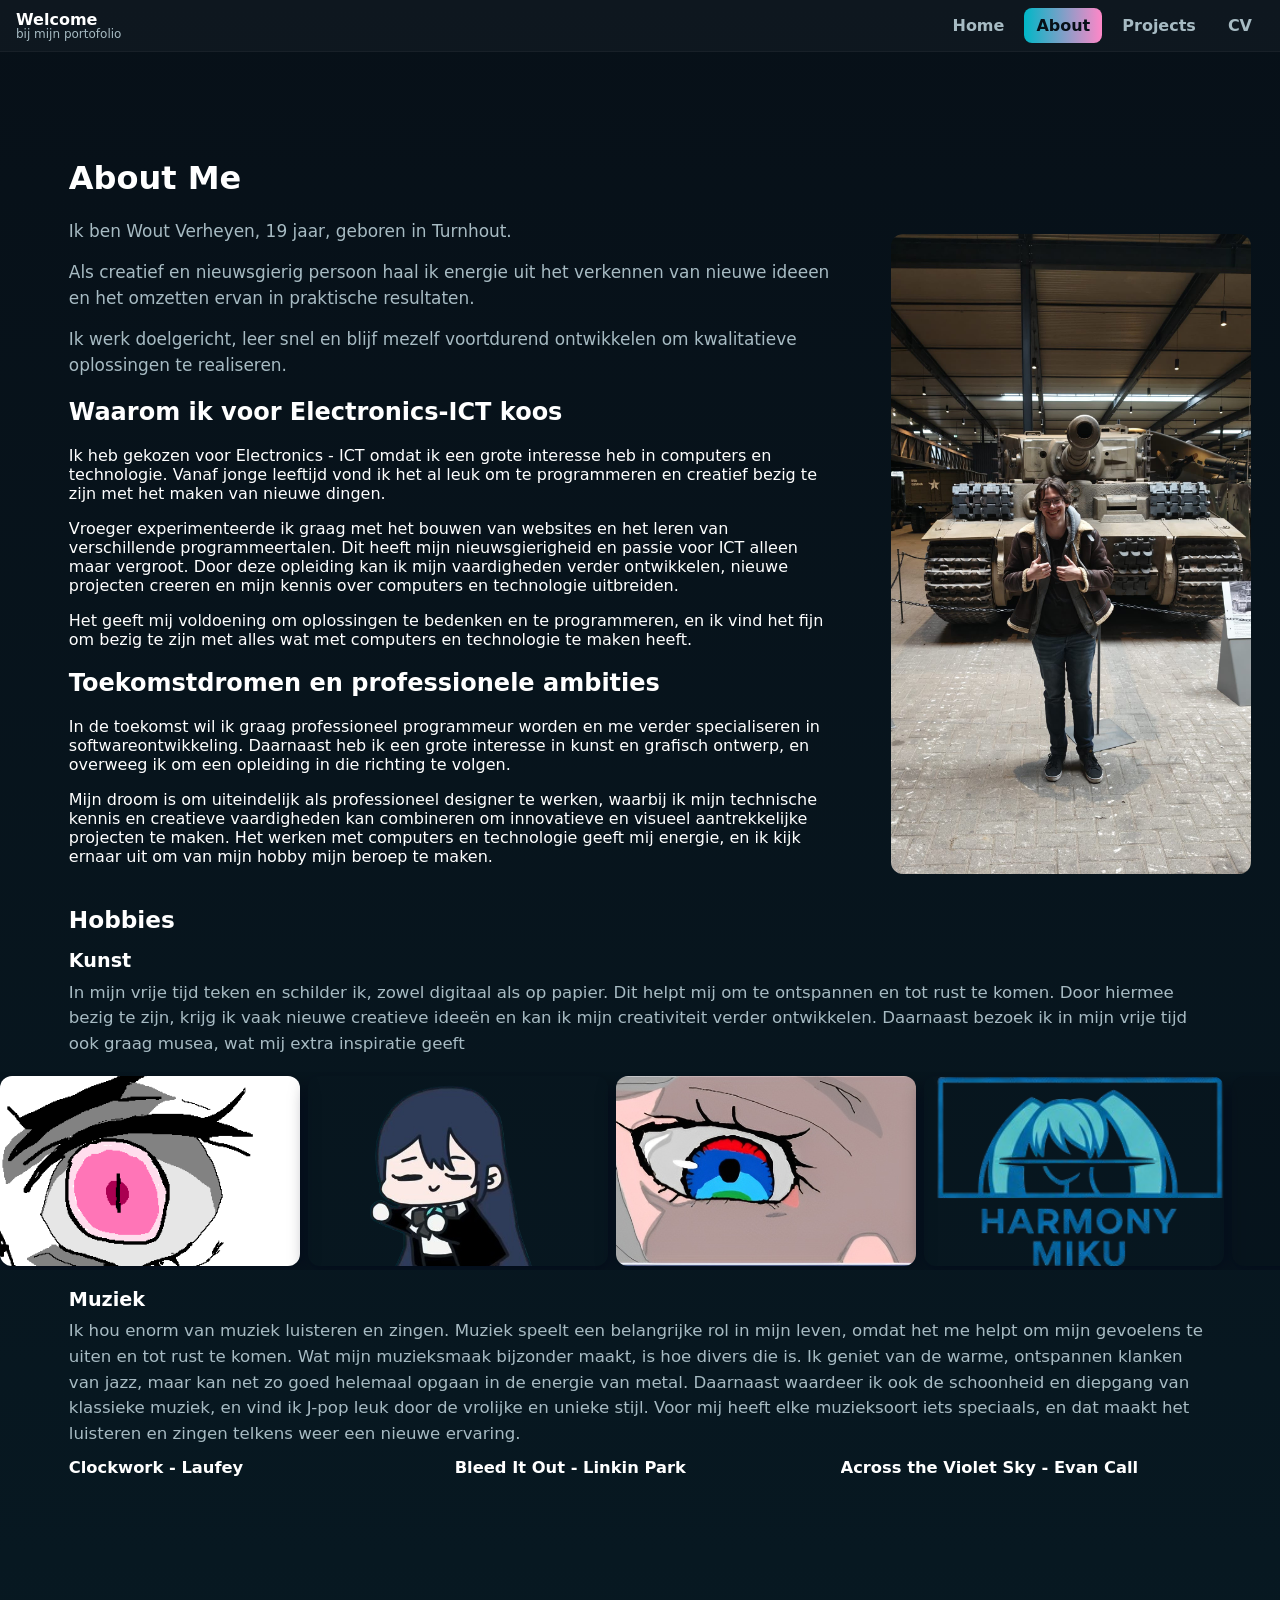
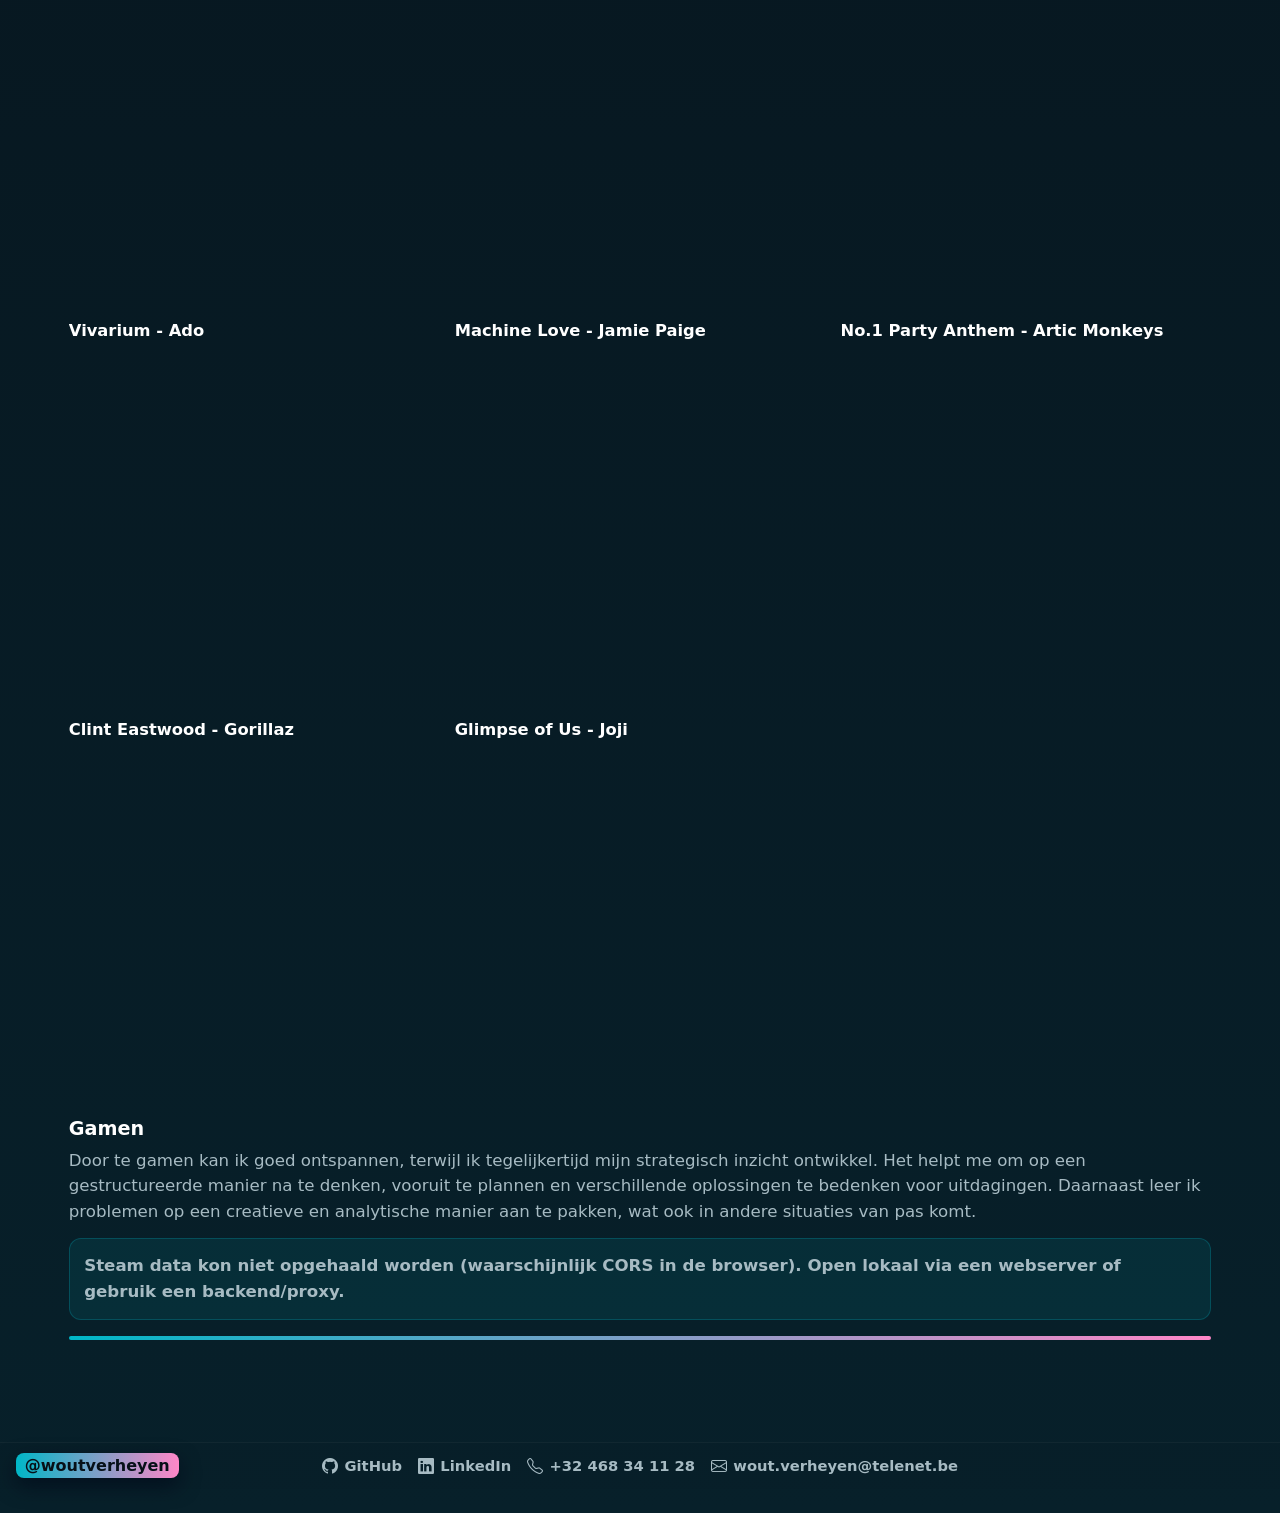
==== about.html @ 88788f3d "site" ====
<!DOCTYPE html>
<html lang="en">
<head>
    <meta charset="UTF-8">
    <meta name="viewport" content="width=device-width, initial-scale=1.0">
    <title>About Me</title>
    <link rel="stylesheet" href="css/style.css">
    <!-- Bootstrap Icons -->
    <link rel="stylesheet" href="https://cdn.jsdelivr.net/npm/bootstrap-icons@1.11.3/font/bootstrap-icons.css">
</head>
<body class="about-page">
<nav class="navbar">
    <div class="nav-left">
        <div class="brand-title"><span class="title">Welcome</span><span class="subtitle">bij mijn portofolio</span></div>
    </div>
    <button class="menu-toggle" aria-expanded="false" aria-controls="primary-navigation">☰</button>
    <div class="nav-links" id="primary-navigation">
        <a href="index.html">Home</a>
        <a href="about.html" class="active">About</a>
        <a href="projects.html">Projects</a>
        <a href="./cv.html">CV</a>
    </div>
</nav>

<main class="container">
    <div class="card">
        <h1>About Me</h1>
        <div class="about-layout">
            <!-- content column: text and sections that should sit to the left of the photo -->
            <div class="about-content">
                <div class="about-text">
                    <p>Ik ben Wout Verheyen, 19 jaar, geboren in Turnhout.</p>
                    <p>Als creatief en nieuwsgierig persoon haal ik energie uit het verkennen van nieuwe ideeen en het omzetten ervan in praktische resultaten.</p>
                    <p>Ik werk doelgericht, leer snel en blijf mezelf voortdurend ontwikkelen om kwalitatieve oplossingen te realiseren.</p>
                </div>

                <section class="decision-section" aria-labelledby="decision-title">
                    <h2 id="decision-title">Waarom ik voor Electronics-ICT koos</h2>
                    <p>
                        Ik heb gekozen voor Electronics - ICT omdat ik een grote interesse heb in computers en technologie.
                        Vanaf jonge leeftijd vond ik het al leuk om te programmeren en creatief bezig te zijn met het maken
                        van nieuwe dingen.
                    </p>
                    <p>
                        Vroeger experimenteerde ik graag met het bouwen van websites en het leren van verschillende
                        programmeertalen. Dit heeft mijn nieuwsgierigheid en passie voor ICT alleen maar vergroot. Door deze
                        opleiding kan ik mijn vaardigheden verder ontwikkelen, nieuwe projecten creeren en mijn kennis over
                        computers en technologie uitbreiden.
                    </p>
                    <p>
                        Het geeft mij voldoening om oplossingen te bedenken en te programmeren, en ik vind het fijn om bezig
                        te zijn met alles wat met computers en technologie te maken heeft.
                    </p>
                </section>

                <section class="future-section" aria-labelledby="future-title">
                    <h2 id="future-title">Toekomstdromen en professionele ambities</h2>
                    <p>
                        In de toekomst wil ik graag professioneel programmeur worden en me verder specialiseren in
                        softwareontwikkeling. Daarnaast heb ik een grote interesse in kunst en grafisch ontwerp, en overweeg
                        ik om een opleiding in die richting te volgen.
                    </p>
                    <p>
                        Mijn droom is om uiteindelijk als professioneel designer te werken, waarbij ik mijn technische kennis
                        en creatieve vaardigheden kan combineren om innovatieve en visueel aantrekkelijke projecten te maken.
                        Het werken met computers en technologie geeft mij energie, en ik kijk ernaar uit om van mijn hobby
                        mijn beroep te maken.
                    </p>
                </section>
            </div>

            <!-- photo column: placed after content so it appears on the right in a row flex layout -->
            <figure class="photo-placeholder" aria-label="Plaats voor een foto van Wout">
                <img src="img/me.jpeg" alt="Foto van Wout Verheyen" class="profile-photo">
            </figure>
        </div>

        <section class="hobbies-section" aria-labelledby="hobbies-title">
            <h2 id="hobbies-title">Hobbies</h2>

            <article class="hobby-block" aria-labelledby="kunst-title">
                <h3 id="kunst-title">Kunst</h3>
                <p>In mijn vrije tijd teken en schilder ik, zowel digitaal als op papier. Dit helpt mij om te ontspannen en tot rust te komen. Door hiermee bezig te zijn, krijg ik vaak nieuwe creatieve ideeën en kan ik mijn creativiteit verder ontwikkelen. Daarnaast bezoek ik in mijn vrije tijd ook graag musea, wat mij extra inspiratie geeft</p>
                <div class="art-belt" aria-label="Kunst afbeeldingen">
                    <div class="art-track">
                        <img src="img/Naamloos - kopie.png" alt="Kunstwerk">
                        <img src="img/VQ0RfF6xuluPLM3v-removebg-preview (1) - kopie.png" alt="Kunst illustratie">
                        <img src="img/image - kopie.png" alt="Creatieve inspiratie">
                        <img src="img/medium_miku-removebg-preview.png" alt="Digitale kunst inspiratie">
                        <img src="img/IMG20260405203320.jpg" alt="kunst inspiratie" class="art-track-last">

                    </div>
                </div>
            </article>

            <article class="hobby-block" aria-labelledby="muziek-title">
                <h3 id="muziek-title">Muziek</h3>
                <p>
                    Ik hou enorm van muziek luisteren en zingen. Muziek speelt een belangrijke rol in mijn leven, omdat het me helpt om mijn gevoelens te uiten en tot rust te komen. Wat mijn muzieksmaak bijzonder maakt, is hoe divers die is. Ik geniet van de warme, ontspannen klanken van jazz, maar kan net zo goed helemaal opgaan in de energie van metal. Daarnaast waardeer ik ook de schoonheid en diepgang van klassieke muziek, en vind ik J-pop leuk door de vrolijke en unieke stijl. Voor mij heeft elke muzieksoort iets speciaals, en dat maakt het luisteren en zingen telkens weer een nieuwe ervaring.
                </p>

                <div class="music-vibe" aria-label="Muzieksmaak overzicht">

                    <div class="spotify-grid" aria-label="Spotify spelers">
                        <div class="song-card">
                            <span class="song-label">Clockwork - Laufey</span>
                            <iframe class="song-embed" data-testid="embed-iframe" style="border-radius:12px" src="https://open.spotify.com/embed/track/1zOXs9kBDCGVYZXbxCR3eu?utm_source=generator" width="100%" height="352" frameBorder="0" scrolling="no" allowfullscreen="" allow="autoplay; clipboard-write; encrypted-media; fullscreen; picture-in-picture" loading="lazy"></iframe>
                        </div>
                        <div class="song-card">
                            <span class="song-label">Bleed It Out - Linkin Park</span>
                            <iframe class="song-embed" style="border-radius:12px" src="https://open.spotify.com/embed/track/0UFDKFqW2oGspYeYqo9wjA?utm_source=generator" width="100%" height="352" frameBorder="0" scrolling="no" allowfullscreen="" allow="autoplay; clipboard-write; encrypted-media; fullscreen; picture-in-picture" loading="lazy"></iframe>
                        </div>
                        <div class="song-card">
                            <span class="song-label">Across the Violet Sky - Evan Call</span>
                            <iframe data-testid="embed-iframe" style="border-radius:12px" src="https://open.spotify.com/embed/track/6lcXzgFhKSaeFrdFSP9x56?utm_source=generator" width="100%" height="352" frameBorder="0" allowfullscreen="" allow="autoplay; clipboard-write; encrypted-media; fullscreen; picture-in-picture" loading="lazy"></iframe>
                        </div>
                        <div class="song-card">
                            <span class="song-label">Vivarium - Ado</span>
                            <iframe data-testid="embed-iframe" style="border-radius:12px" src="https://open.spotify.com/embed/track/0HKYeAArIodGWKWwaQieJL?utm_source=generator" width="100%" height="352" frameBorder="0" scrolling="no" allowfullscreen="" allow="autoplay; clipboard-write; encrypted-media; fullscreen; picture-in-picture" loading="lazy"></iframe>
                        </div>
                        <div class="song-card">
                            <span class="song-label">Machine Love - Jamie Paige</span>
                            <iframe data-testid="embed-iframe" style="border-radius:12px" src="https://open.spotify.com/embed/track/1H2pPtoPS8kNlqCN7HfT6g?utm_source=generator" width="100%" height="352" frameBorder="0" allowfullscreen="" allow="autoplay; clipboard-write; encrypted-media; fullscreen; picture-in-picture" loading="lazy"></iframe>
                        </div>
                        <div class="song-card">
                            <span class="song-label">No.1 Party Anthem - Artic Monkeys</span>
                            <iframe data-testid="embed-iframe" style="border-radius:12px" src="https://open.spotify.com/embed/track/5TTGoX70AFrTvuEtqHK37S?utm_source=generator" width="100%" height="352" frameBorder="0" allowfullscreen="" allow="autoplay; clipboard-write; encrypted-media; fullscreen; picture-in-picture" loading="lazy"></iframe>
                        </div>
                        <div class="song-card">
                            <span class="song-label">Clint Eastwood - Gorillaz</span>
                            <iframe data-testid="embed-iframe" style="border-radius:12px" src="https://open.spotify.com/embed/track/1RKUoGiLEbcXN4GY4spQDx?utm_source=generator" width="100%" height="352" frameBorder="0" allowfullscreen="" allow="autoplay; clipboard-write; encrypted-media; fullscreen; picture-in-picture" loading="lazy"></iframe>
                        </div>
                        <div class="song-card">
                            <span class="song-label">Glimpse of Us - Joji</span>
                            <iframe data-testid="embed-iframe" style="border-radius:12px" src="https://open.spotify.com/embed/track/3aBGKDiAAvH2H7HLOyQ4US?utm_source=generator" width="100%" height="352" frameBorder="0" allowfullscreen="" allow="autoplay; clipboard-write; encrypted-media; fullscreen; picture-in-picture" loading="lazy"></iframe>
                        </div>
                    </div>
                </div>
            </article>

            <article class="hobby-block" aria-labelledby="gamen-title">
                <h3 id="gamen-title">Gamen</h3>
                <p>Door te gamen kan ik goed ontspannen, terwijl ik tegelijkertijd mijn strategisch inzicht ontwikkel. Het helpt me om op een gestructureerde manier na te denken, vooruit te plannen en verschillende oplossingen te bedenken voor uitdagingen. Daarnaast leer ik problemen op een creatieve en analytische manier aan te pakken, wat ook in andere situaties van pas komt.</p>
                <div class="steam-panel" aria-label="Steam games overzicht">
                    <p id="steam-status" class="steam-status">Steam games laden...</p>
                    <ul id="games" class="steam-games"></ul>
                </div>
            </article>
        </section>

        <div class="accent"></div>
    </div>
</main>

<!-- Site footer -->
<footer class="site-footer" role="contentinfo">
    <div class="container">
        <div class="footer-left">@woutverheyen</div>
        <div class="contacts">
            <a href="https://github.com/woutverheyen" target="_blank" rel="noopener"><i class="bi bi-github"></i> GitHub</a>
            <a href="https://www.linkedin.com/in/wout-verheyen-525223332/?skipRedirect=true" target="_blank" rel="noopener"><i class="bi bi-linkedin"></i> LinkedIn</a>
            <a href="tel:+32468341128"><i class="bi bi-telephone"></i> +32 468 34 11 28</a>
            <a href="mailto:wout.verheyen@telenet.be"><i class="bi bi-envelope"></i> wout.verheyen@telenet.be</a>
        </div>
        <div class="footer-right"></div>
    </div>
</footer>

<script src="js/main.js"></script>

</body>
</html>
---- css/style.css ----
@import url('./site.css');
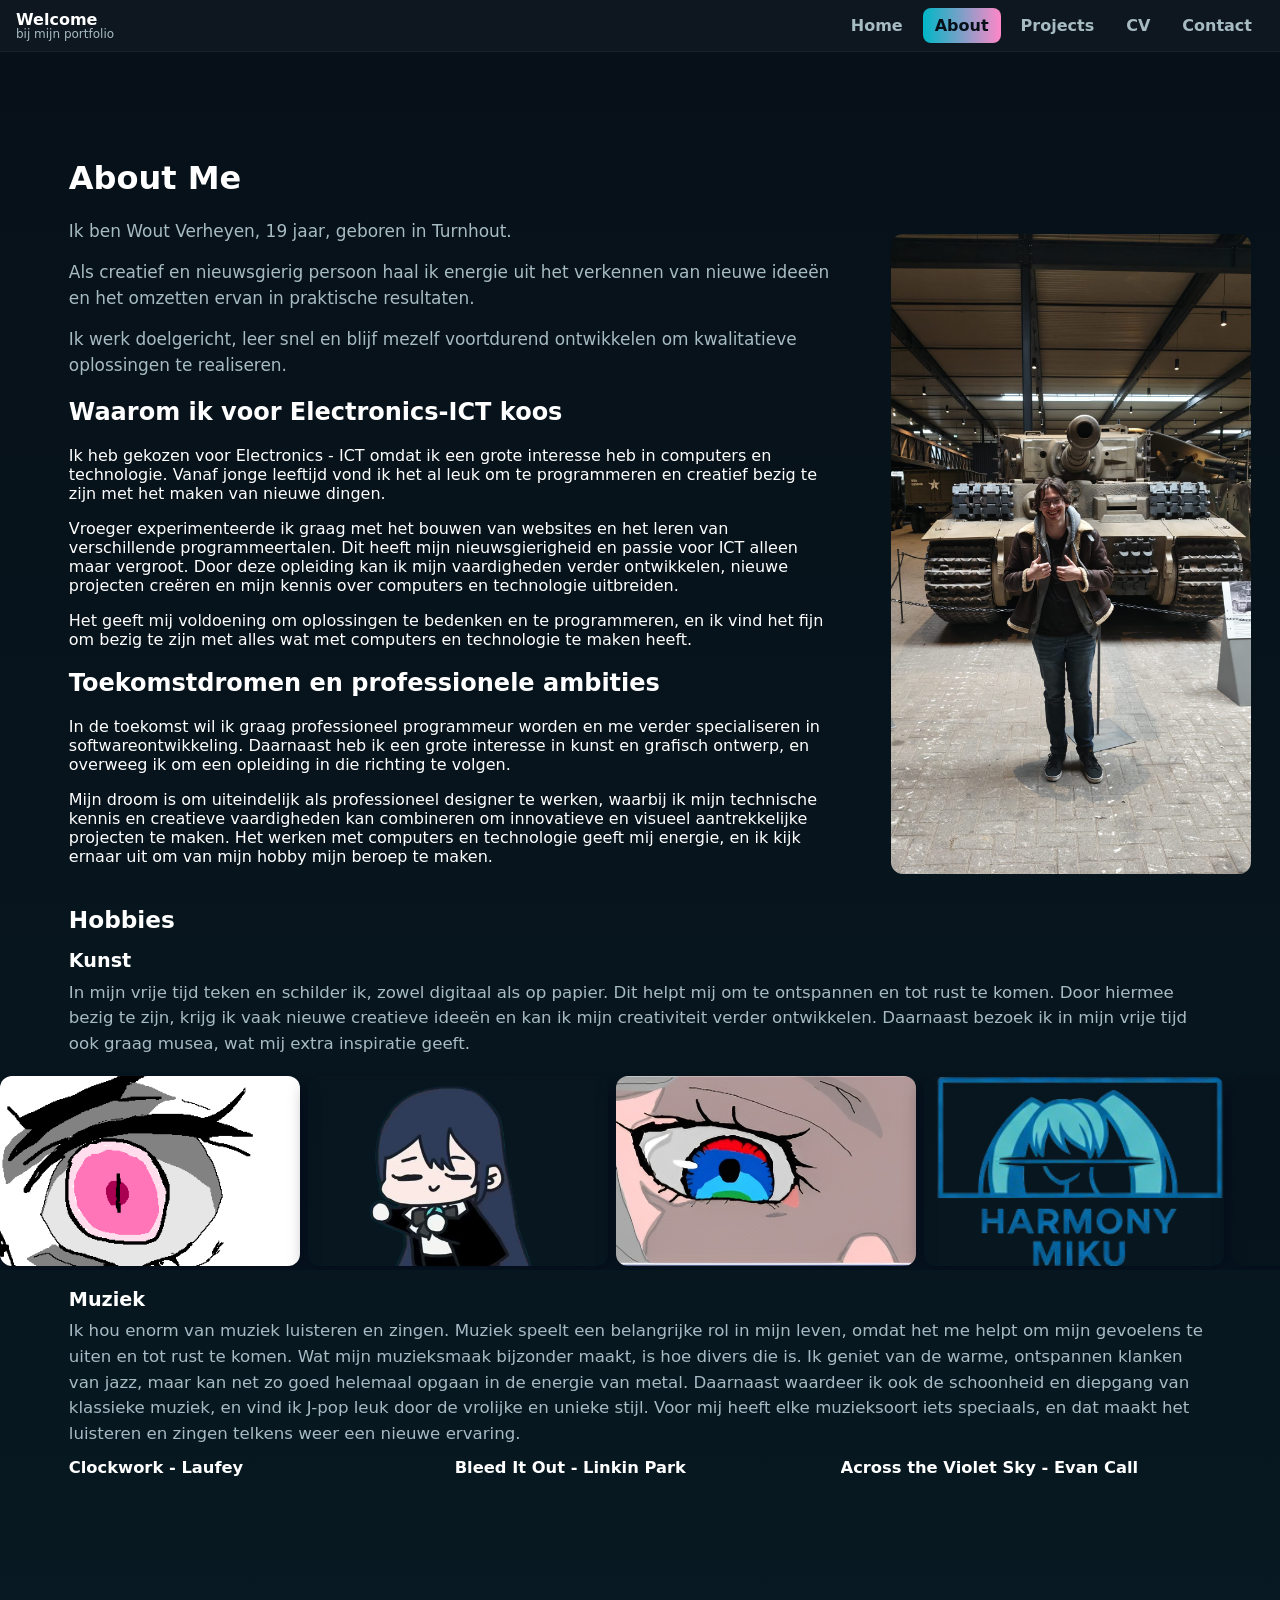
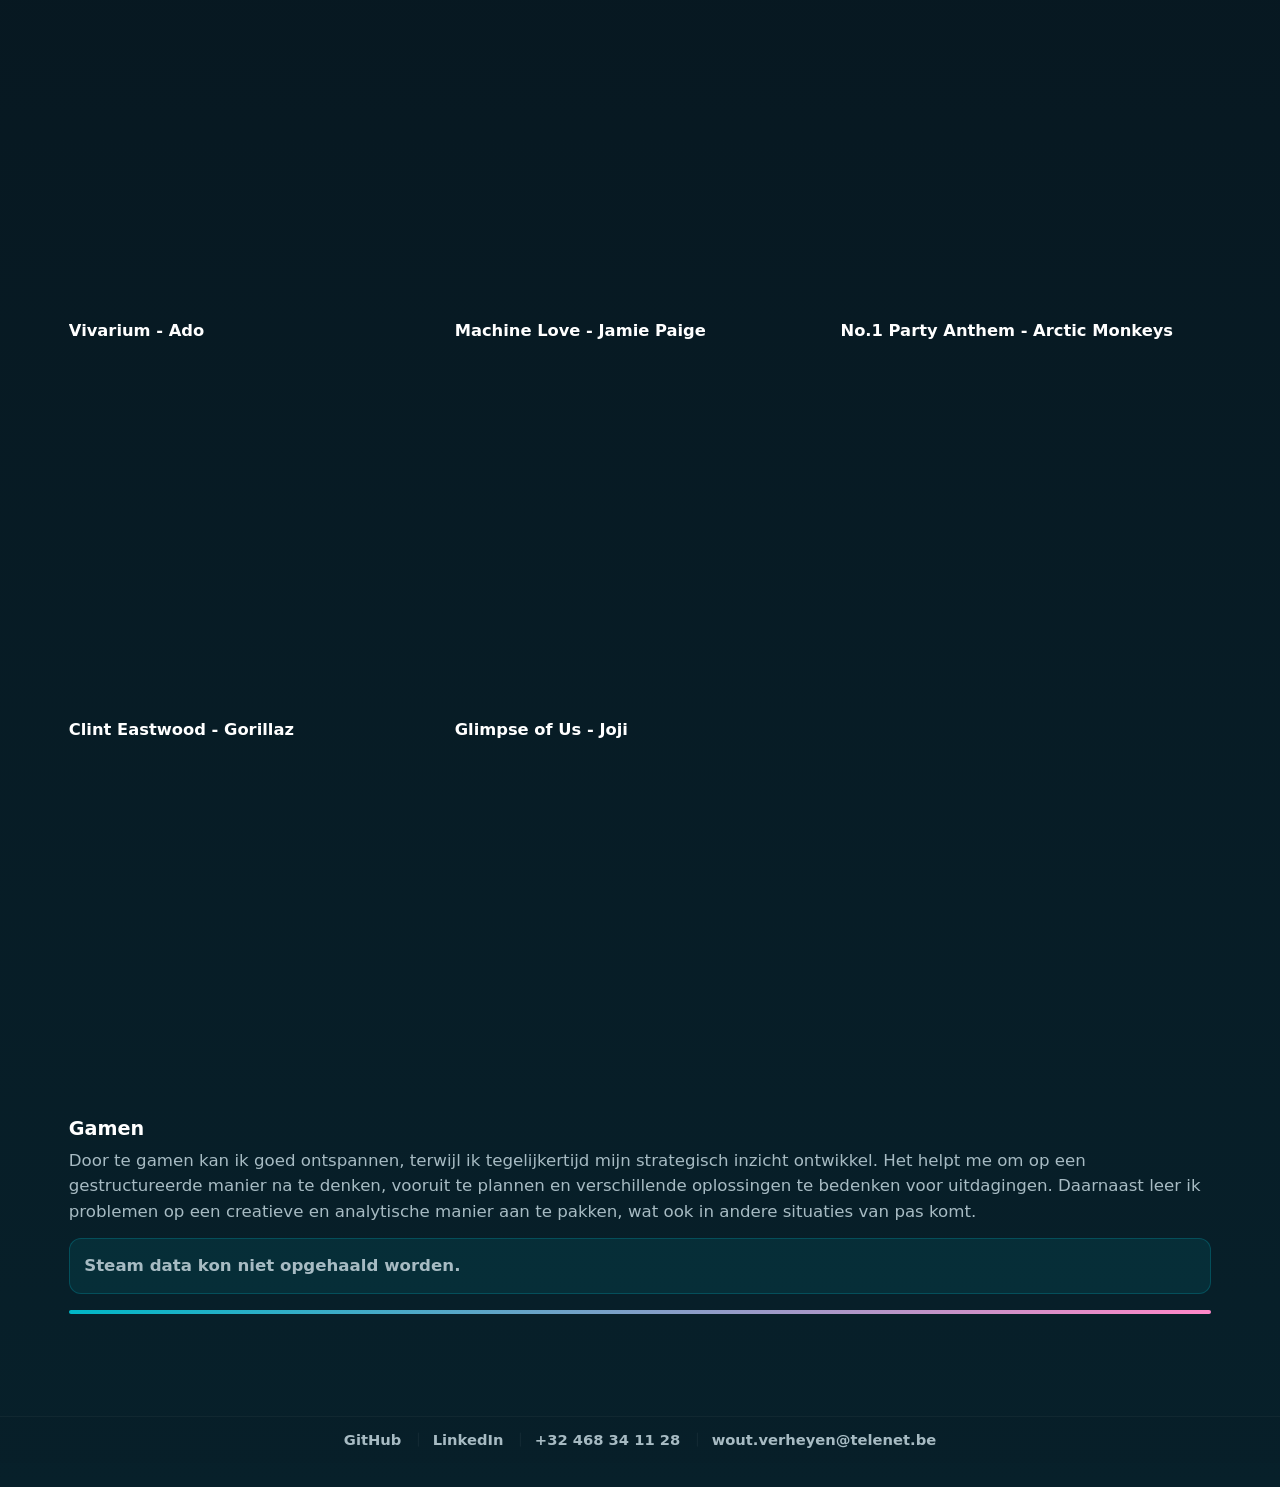
==== commit 312d0726: "aangepast" ====
--- a/about.html
+++ b/about.html
@@ -1,17 +1,19 @@
 <!DOCTYPE html>
-<html lang="en">
+<html lang="nl">
 <head>
     <meta charset="UTF-8">
     <meta name="viewport" content="width=device-width, initial-scale=1.0">
-    <title>About Me</title>
+    <title>About Me - Wout Verheyen</title>
     <link rel="stylesheet" href="css/style.css">
-    <!-- Bootstrap Icons -->
-    <link rel="stylesheet" href="https://cdn.jsdelivr.net/npm/bootstrap-icons@1.11.3/font/bootstrap-icons.css">
 </head>
 <body class="about-page">
+
 <nav class="navbar">
     <div class="nav-left">
-        <div class="brand-title"><span class="title">Welcome</span><span class="subtitle">bij mijn portofolio</span></div>
+        <div class="brand-title">
+            <span class="title">Welcome</span>
+            <span class="subtitle">bij mijn portfolio</span>
+        </div>
     </div>
     <button class="menu-toggle" aria-expanded="false" aria-controls="primary-navigation">☰</button>
     <div class="nav-links" id="primary-navigation">
@@ -19,6 +21,7 @@
         <a href="about.html" class="active">About</a>
         <a href="projects.html">Projects</a>
         <a href="./cv.html">CV</a>
+        <a href="contact.html" >Contact</a>
     </div>
 </nav>
 
@@ -26,11 +29,11 @@
     <div class="card">
         <h1>About Me</h1>
         <div class="about-layout">
-            <!-- content column: text and sections that should sit to the left of the photo -->
+            <!-- Content column -->
             <div class="about-content">
                 <div class="about-text">
                     <p>Ik ben Wout Verheyen, 19 jaar, geboren in Turnhout.</p>
-                    <p>Als creatief en nieuwsgierig persoon haal ik energie uit het verkennen van nieuwe ideeen en het omzetten ervan in praktische resultaten.</p>
+                    <p>Als creatief en nieuwsgierig persoon haal ik energie uit het verkennen van nieuwe ideeën en het omzetten ervan in praktische resultaten.</p>
                     <p>Ik werk doelgericht, leer snel en blijf mezelf voortdurend ontwikkelen om kwalitatieve oplossingen te realiseren.</p>
                 </div>
 
@@ -38,38 +41,28 @@
                     <h2 id="decision-title">Waarom ik voor Electronics-ICT koos</h2>
                     <p>
                         Ik heb gekozen voor Electronics - ICT omdat ik een grote interesse heb in computers en technologie.
-                        Vanaf jonge leeftijd vond ik het al leuk om te programmeren en creatief bezig te zijn met het maken
-                        van nieuwe dingen.
+                        Vanaf jonge leeftijd vond ik het al leuk om te programmeren en creatief bezig te zijn met het maken van nieuwe dingen.
                     </p>
                     <p>
-                        Vroeger experimenteerde ik graag met het bouwen van websites en het leren van verschillende
-                        programmeertalen. Dit heeft mijn nieuwsgierigheid en passie voor ICT alleen maar vergroot. Door deze
-                        opleiding kan ik mijn vaardigheden verder ontwikkelen, nieuwe projecten creeren en mijn kennis over
-                        computers en technologie uitbreiden.
+                        Vroeger experimenteerde ik graag met het bouwen van websites en het leren van verschillende programmeertalen. Dit heeft mijn nieuwsgierigheid en passie voor ICT alleen maar vergroot. Door deze opleiding kan ik mijn vaardigheden verder ontwikkelen, nieuwe projecten creëren en mijn kennis over computers en technologie uitbreiden.
                     </p>
                     <p>
-                        Het geeft mij voldoening om oplossingen te bedenken en te programmeren, en ik vind het fijn om bezig
-                        te zijn met alles wat met computers en technologie te maken heeft.
+                        Het geeft mij voldoening om oplossingen te bedenken en te programmeren, en ik vind het fijn om bezig te zijn met alles wat met computers en technologie te maken heeft.
                     </p>
                 </section>
 
                 <section class="future-section" aria-labelledby="future-title">
                     <h2 id="future-title">Toekomstdromen en professionele ambities</h2>
                     <p>
-                        In de toekomst wil ik graag professioneel programmeur worden en me verder specialiseren in
-                        softwareontwikkeling. Daarnaast heb ik een grote interesse in kunst en grafisch ontwerp, en overweeg
-                        ik om een opleiding in die richting te volgen.
+                        In de toekomst wil ik graag professioneel programmeur worden en me verder specialiseren in softwareontwikkeling. Daarnaast heb ik een grote interesse in kunst en grafisch ontwerp, en overweeg ik om een opleiding in die richting te volgen.
                     </p>
                     <p>
-                        Mijn droom is om uiteindelijk als professioneel designer te werken, waarbij ik mijn technische kennis
-                        en creatieve vaardigheden kan combineren om innovatieve en visueel aantrekkelijke projecten te maken.
-                        Het werken met computers en technologie geeft mij energie, en ik kijk ernaar uit om van mijn hobby
-                        mijn beroep te maken.
+                        Mijn droom is om uiteindelijk als professioneel designer te werken, waarbij ik mijn technische kennis en creatieve vaardigheden kan combineren om innovatieve en visueel aantrekkelijke projecten te maken. Het werken met computers en technologie geeft mij energie, en ik kijk ernaar uit om van mijn hobby mijn beroep te maken.
                     </p>
                 </section>
             </div>
 
-            <!-- photo column: placed after content so it appears on the right in a row flex layout -->
+            <!-- Photo column -->
             <figure class="photo-placeholder" aria-label="Plaats voor een foto van Wout">
                 <img src="img/me.jpeg" alt="Foto van Wout Verheyen" class="profile-photo">
             </figure>
@@ -80,15 +73,14 @@
 
             <article class="hobby-block" aria-labelledby="kunst-title">
                 <h3 id="kunst-title">Kunst</h3>
-                <p>In mijn vrije tijd teken en schilder ik, zowel digitaal als op papier. Dit helpt mij om te ontspannen en tot rust te komen. Door hiermee bezig te zijn, krijg ik vaak nieuwe creatieve ideeën en kan ik mijn creativiteit verder ontwikkelen. Daarnaast bezoek ik in mijn vrije tijd ook graag musea, wat mij extra inspiratie geeft</p>
+                <p>In mijn vrije tijd teken en schilder ik, zowel digitaal als op papier. Dit helpt mij om te ontspannen en tot rust te komen. Door hiermee bezig te zijn, krijg ik vaak nieuwe creatieve ideeën en kan ik mijn creativiteit verder ontwikkelen. Daarnaast bezoek ik in mijn vrije tijd ook graag musea, wat mij extra inspiratie geeft.</p>
                 <div class="art-belt" aria-label="Kunst afbeeldingen">
                     <div class="art-track">
                         <img src="img/Naamloos - kopie.png" alt="Kunstwerk">
                         <img src="img/VQ0RfF6xuluPLM3v-removebg-preview (1) - kopie.png" alt="Kunst illustratie">
                         <img src="img/image - kopie.png" alt="Creatieve inspiratie">
                         <img src="img/medium_miku-removebg-preview.png" alt="Digitale kunst inspiratie">
-                        <img src="img/IMG20260405203320.jpg" alt="kunst inspiratie" class="art-track-last">
-
+                        <img src="img/IMG20260405203320.jpg" alt="Kunst inspiratie" class="art-track-last">
                     </div>
                 </div>
             </article>
@@ -100,39 +92,38 @@
                 </p>
 
                 <div class="music-vibe" aria-label="Muzieksmaak overzicht">
-
                     <div class="spotify-grid" aria-label="Spotify spelers">
                         <div class="song-card">
                             <span class="song-label">Clockwork - Laufey</span>
-                            <iframe class="song-embed" data-testid="embed-iframe" style="border-radius:12px" src="https://open.spotify.com/embed/track/1zOXs9kBDCGVYZXbxCR3eu?utm_source=generator" width="100%" height="352" frameBorder="0" scrolling="no" allowfullscreen="" allow="autoplay; clipboard-write; encrypted-media; fullscreen; picture-in-picture" loading="lazy"></iframe>
+                            <iframe class="song-embed" style="border-radius:12px" src="https://open.spotify.com/embed/track/1zOXs9kBDCGVYZXbxCR3eu?utm_source=generator" width="100%" height="352" frameborder="0" scrolling="no" allowfullscreen="" allow="autoplay; clipboard-write; encrypted-media; fullscreen; picture-in-picture" loading="lazy"></iframe>
                         </div>
                         <div class="song-card">
                             <span class="song-label">Bleed It Out - Linkin Park</span>
-                            <iframe class="song-embed" style="border-radius:12px" src="https://open.spotify.com/embed/track/0UFDKFqW2oGspYeYqo9wjA?utm_source=generator" width="100%" height="352" frameBorder="0" scrolling="no" allowfullscreen="" allow="autoplay; clipboard-write; encrypted-media; fullscreen; picture-in-picture" loading="lazy"></iframe>
+                            <iframe class="song-embed" style="border-radius:12px" src="https://open.spotify.com/embed/track/0UFDKFqW2oGspYeYqo9wjA?utm_source=generator" width="100%" height="352" frameborder="0" scrolling="no" allowfullscreen="" allow="autoplay; clipboard-write; encrypted-media; fullscreen; picture-in-picture" loading="lazy"></iframe>
                         </div>
                         <div class="song-card">
                             <span class="song-label">Across the Violet Sky - Evan Call</span>
-                            <iframe data-testid="embed-iframe" style="border-radius:12px" src="https://open.spotify.com/embed/track/6lcXzgFhKSaeFrdFSP9x56?utm_source=generator" width="100%" height="352" frameBorder="0" allowfullscreen="" allow="autoplay; clipboard-write; encrypted-media; fullscreen; picture-in-picture" loading="lazy"></iframe>
+                            <iframe style="border-radius:12px" src="https://open.spotify.com/embed/track/6lcXzgFhKSaeFrdFSP9x56?utm_source=generator" width="100%" height="352" frameborder="0" allowfullscreen="" allow="autoplay; clipboard-write; encrypted-media; fullscreen; picture-in-picture" loading="lazy"></iframe>
                         </div>
                         <div class="song-card">
                             <span class="song-label">Vivarium - Ado</span>
-                            <iframe data-testid="embed-iframe" style="border-radius:12px" src="https://open.spotify.com/embed/track/0HKYeAArIodGWKWwaQieJL?utm_source=generator" width="100%" height="352" frameBorder="0" scrolling="no" allowfullscreen="" allow="autoplay; clipboard-write; encrypted-media; fullscreen; picture-in-picture" loading="lazy"></iframe>
+                            <iframe style="border-radius:12px" src="https://open.spotify.com/embed/track/0HKYeAArIodGWKWwaQieJL?utm_source=generator" width="100%" height="352" frameborder="0" scrolling="no" allowfullscreen="" allow="autoplay; clipboard-write; encrypted-media; fullscreen; picture-in-picture" loading="lazy"></iframe>
                         </div>
                         <div class="song-card">
                             <span class="song-label">Machine Love - Jamie Paige</span>
-                            <iframe data-testid="embed-iframe" style="border-radius:12px" src="https://open.spotify.com/embed/track/1H2pPtoPS8kNlqCN7HfT6g?utm_source=generator" width="100%" height="352" frameBorder="0" allowfullscreen="" allow="autoplay; clipboard-write; encrypted-media; fullscreen; picture-in-picture" loading="lazy"></iframe>
+                            <iframe style="border-radius:12px" src="https://open.spotify.com/embed/track/1H2pPtoPS8kNlqCN7HfT6g?utm_source=generator" width="100%" height="352" frameborder="0" allowfullscreen="" allow="autoplay; clipboard-write; encrypted-media; fullscreen; picture-in-picture" loading="lazy"></iframe>
                         </div>
                         <div class="song-card">
-                            <span class="song-label">No.1 Party Anthem - Artic Monkeys</span>
-                            <iframe data-testid="embed-iframe" style="border-radius:12px" src="https://open.spotify.com/embed/track/5TTGoX70AFrTvuEtqHK37S?utm_source=generator" width="100%" height="352" frameBorder="0" allowfullscreen="" allow="autoplay; clipboard-write; encrypted-media; fullscreen; picture-in-picture" loading="lazy"></iframe>
+                            <span class="song-label">No.1 Party Anthem - Arctic Monkeys</span>
+                            <iframe style="border-radius:12px" src="https://open.spotify.com/embed/track/5TTGoX70AFrTvuEtqHK37S?utm_source=generator" width="100%" height="352" frameborder="0" allowfullscreen="" allow="autoplay; clipboard-write; encrypted-media; fullscreen; picture-in-picture" loading="lazy"></iframe>
                         </div>
                         <div class="song-card">
                             <span class="song-label">Clint Eastwood - Gorillaz</span>
-                            <iframe data-testid="embed-iframe" style="border-radius:12px" src="https://open.spotify.com/embed/track/1RKUoGiLEbcXN4GY4spQDx?utm_source=generator" width="100%" height="352" frameBorder="0" allowfullscreen="" allow="autoplay; clipboard-write; encrypted-media; fullscreen; picture-in-picture" loading="lazy"></iframe>
+                            <iframe style="border-radius:12px" src="https://open.spotify.com/embed/track/1RKUoGiLEbcXN4GY4spQDx?utm_source=generator" width="100%" height="352" frameborder="0" allowfullscreen="" allow="autoplay; clipboard-write; encrypted-media; fullscreen; picture-in-picture" loading="lazy"></iframe>
                         </div>
                         <div class="song-card">
                             <span class="song-label">Glimpse of Us - Joji</span>
-                            <iframe data-testid="embed-iframe" style="border-radius:12px" src="https://open.spotify.com/embed/track/3aBGKDiAAvH2H7HLOyQ4US?utm_source=generator" width="100%" height="352" frameBorder="0" allowfullscreen="" allow="autoplay; clipboard-write; encrypted-media; fullscreen; picture-in-picture" loading="lazy"></iframe>
+                            <iframe style="border-radius:12px" src="https://open.spotify.com/embed/track/3aBGKDiAAvH2H7HLOyQ4US?utm_source=generator" width="100%" height="352" frameborder="0" allowfullscreen="" allow="autoplay; clipboard-write; encrypted-media; fullscreen; picture-in-picture" loading="lazy"></iframe>
                         </div>
                     </div>
                 </div>
@@ -152,15 +143,14 @@
     </div>
 </main>
 
-<!-- Site footer -->
 <footer class="site-footer" role="contentinfo">
     <div class="container">
-        <div class="footer-left">@woutverheyen</div>
+       
         <div class="contacts">
-            <a href="https://github.com/woutverheyen" target="_blank" rel="noopener"><i class="bi bi-github"></i> GitHub</a>
-            <a href="https://www.linkedin.com/in/wout-verheyen-525223332/?skipRedirect=true" target="_blank" rel="noopener"><i class="bi bi-linkedin"></i> LinkedIn</a>
-            <a href="tel:+32468341128"><i class="bi bi-telephone"></i> +32 468 34 11 28</a>
-            <a href="mailto:wout.verheyen@telenet.be"><i class="bi bi-envelope"></i> wout.verheyen@telenet.be</a>
+            <a href="https://github.com/woutverheyen" target="_blank" rel="noopener">GitHub</a>
+            <a href="https://www.linkedin.com/in/wout-verheyen-525223332/?skipRedirect=true" target="_blank" rel="noopener">LinkedIn</a>
+            <a href="tel:+32468341128">+32 468 34 11 28</a>
+            <a href="mailto:wout.verheyen@telenet.be">wout.verheyen@telenet.be</a>
         </div>
         <div class="footer-right"></div>
     </div>
@@ -169,4 +159,4 @@
 <script src="js/main.js"></script>
 
 </body>
-</html>
+</html>
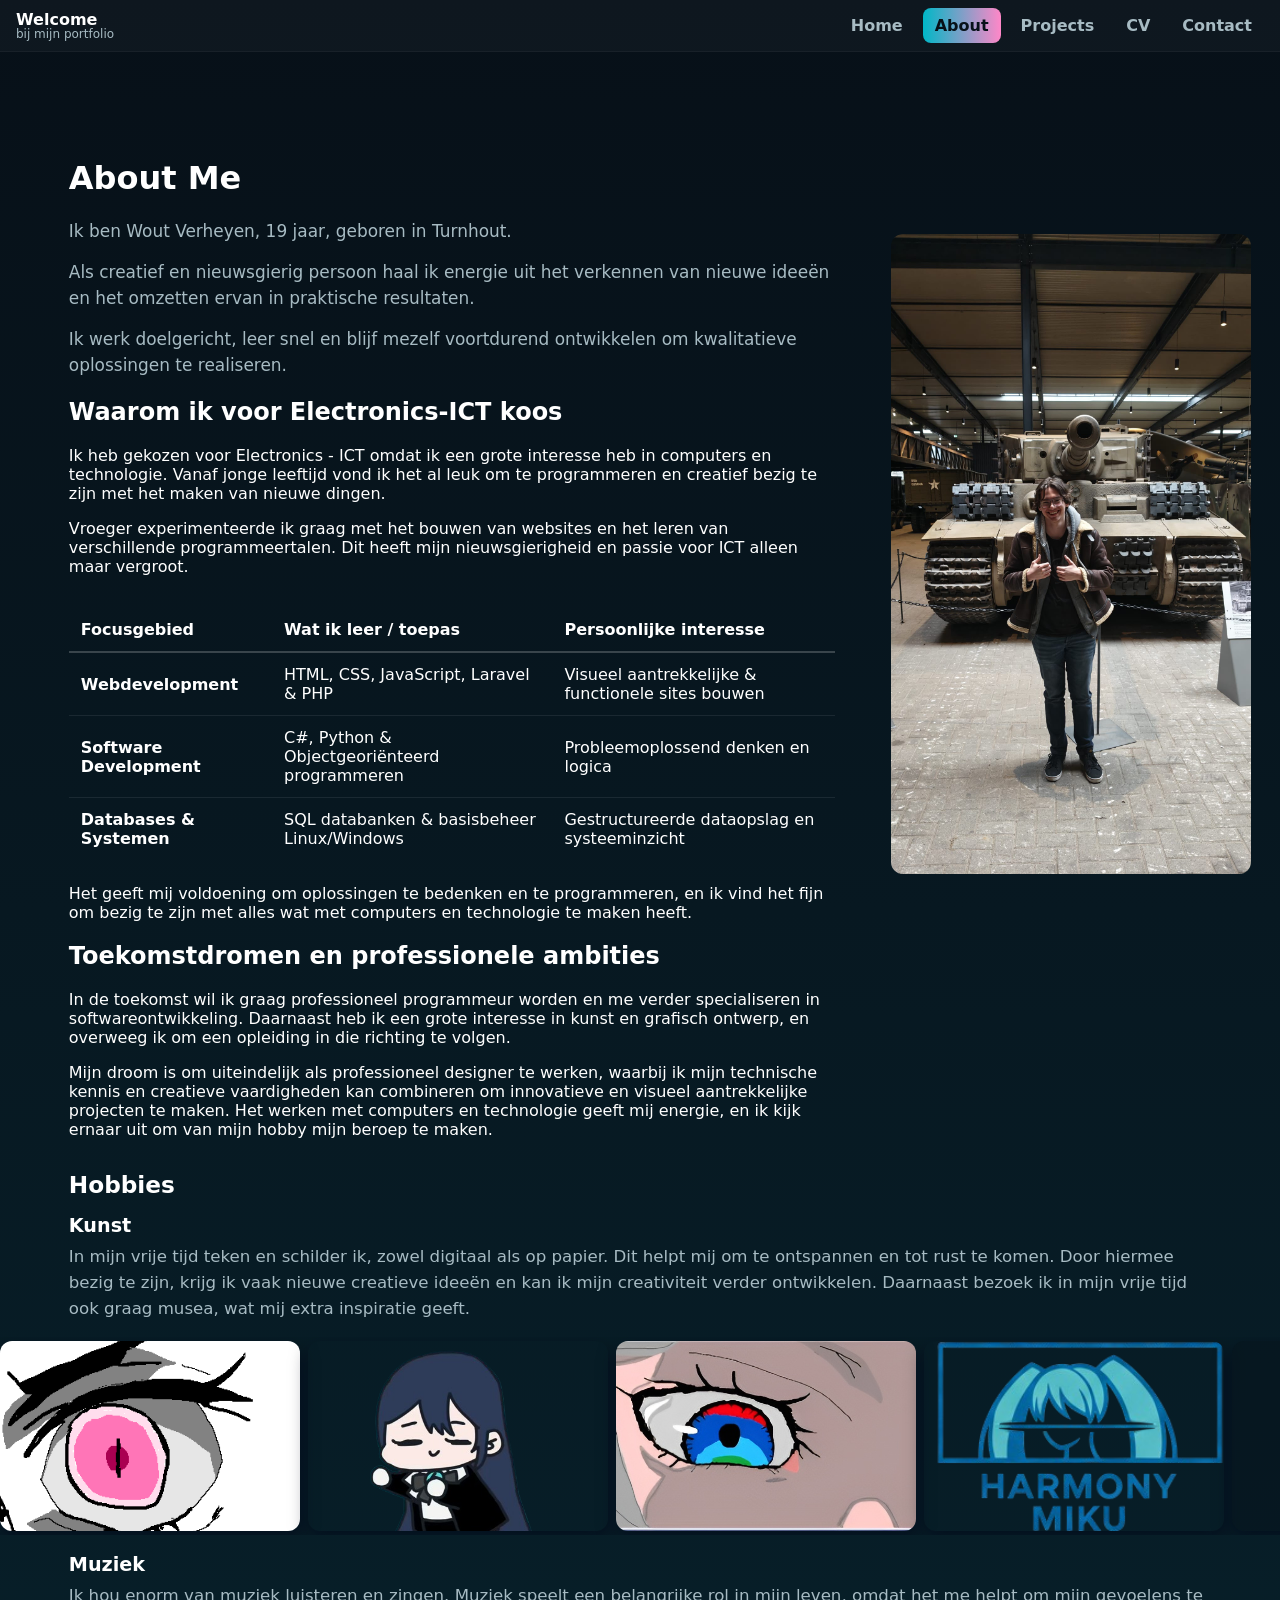
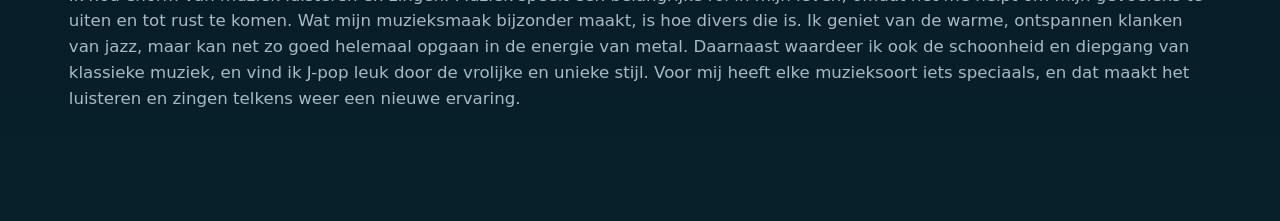
==== commit 1e09fa4e: "aangepast" ====
--- a/about.html
+++ b/about.html
@@ -5,6 +5,8 @@
     <meta name="viewport" content="width=device-width, initial-scale=1.0">
     <title>About Me - Wout Verheyen</title>
     <link rel="stylesheet" href="css/style.css">
+ 
+    <link rel="icon" type="image/x-icon" href="./img/favicon.ico">
 </head>
 <body class="about-page">
 
@@ -20,8 +22,8 @@
         <a href="index.html">Home</a>
         <a href="about.html" class="active">About</a>
         <a href="projects.html">Projects</a>
-        <a href="./cv.html">CV</a>
-        <a href="contact.html" >Contact</a>
+        <a href="cv.html">CV</a>
+        <a href="contact.html">Contact</a>
     </div>
 </nav>
 
@@ -44,8 +46,39 @@
                         Vanaf jonge leeftijd vond ik het al leuk om te programmeren en creatief bezig te zijn met het maken van nieuwe dingen.
                     </p>
                     <p>
-                        Vroeger experimenteerde ik graag met het bouwen van websites en het leren van verschillende programmeertalen. Dit heeft mijn nieuwsgierigheid en passie voor ICT alleen maar vergroot. Door deze opleiding kan ik mijn vaardigheden verder ontwikkelen, nieuwe projecten creëren en mijn kennis over computers en technologie uitbreiden.
+                        Vroeger experimenteerde ik graag met het bouwen van websites en het leren van verschillende programmeertalen. Dit heeft mijn nieuwsgierigheid en passie voor ICT alleen maar vergroot.
                     </p>
+
+                    <!-- Toegevoegde tabel -->
+                    <div class="table-container" style="overflow-x: auto; margin: 1.5rem 0;">
+                        <table class="about-skills-table" style="width: 100%; border-collapse: collapse; margin-top: 0.5rem;">
+                            <thead>
+                                <tr style="border-bottom: 2px solid rgba(255, 255, 255, 0.2); text-align: left;">
+                                    <th style="padding: 0.75rem;">Focusgebied</th>
+                                    <th style="padding: 0.75rem;">Wat ik leer / toepas</th>
+                                    <th style="padding: 0.75rem;">Persoonlijke interesse</th>
+                                </tr>
+                            </thead>
+                            <tbody>
+                                <tr style="border-bottom: 1px solid rgba(255, 255, 255, 0.08);">
+                                    <td style="padding: 0.75rem;"><strong>Webdevelopment</strong></td>
+                                    <td style="padding: 0.75rem;">HTML, CSS, JavaScript, Laravel & PHP</td>
+                                    <td style="padding: 0.75rem;">Visueel aantrekkelijke & functionele sites bouwen</td>
+                                </tr>
+                                <tr style="border-bottom: 1px solid rgba(255, 255, 255, 0.08);">
+                                    <td style="padding: 0.75rem;"><strong>Software Development</strong></td>
+                                    <td style="padding: 0.75rem;">C#, Python & Objectgeoriënteerd programmeren</td>
+                                    <td style="padding: 0.75rem;">Probleemoplossend denken en logica</td>
+                                </tr>
+                                <tr>
+                                    <td style="padding: 0.75rem;"><strong>Databases & Systemen</strong></td>
+                                    <td style="padding: 0.75rem;">SQL databanken & basisbeheer Linux/Windows</td>
+                                    <td style="padding: 0.75rem;">Gestructureerde dataopslag en systeeminzicht</td>
+                                </tr>
+                            </tbody>
+                        </table>
+                    </div>
+
                     <p>
                         Het geeft mij voldoening om oplossingen te bedenken en te programmeren, en ik vind het fijn om bezig te zijn met alles wat met computers en technologie te maken heeft.
                     </p>
@@ -91,72 +124,5 @@
                     Ik hou enorm van muziek luisteren en zingen. Muziek speelt een belangrijke rol in mijn leven, omdat het me helpt om mijn gevoelens te uiten en tot rust te komen. Wat mijn muzieksmaak bijzonder maakt, is hoe divers die is. Ik geniet van de warme, ontspannen klanken van jazz, maar kan net zo goed helemaal opgaan in de energie van metal. Daarnaast waardeer ik ook de schoonheid en diepgang van klassieke muziek, en vind ik J-pop leuk door de vrolijke en unieke stijl. Voor mij heeft elke muzieksoort iets speciaals, en dat maakt het luisteren en zingen telkens weer een nieuwe ervaring.
                 </p>
 
-                <div class="music-vibe" aria-label="Muzieksmaak overzicht">
-                    <div class="spotify-grid" aria-label="Spotify spelers">
-                        <div class="song-card">
-                            <span class="song-label">Clockwork - Laufey</span>
-                            <iframe class="song-embed" style="border-radius:12px" src="https://open.spotify.com/embed/track/1zOXs9kBDCGVYZXbxCR3eu?utm_source=generator" width="100%" height="352" frameborder="0" scrolling="no" allowfullscreen="" allow="autoplay; clipboard-write; encrypted-media; fullscreen; picture-in-picture" loading="lazy"></iframe>
-                        </div>
-                        <div class="song-card">
-                            <span class="song-label">Bleed It Out - Linkin Park</span>
-                            <iframe class="song-embed" style="border-radius:12px" src="https://open.spotify.com/embed/track/0UFDKFqW2oGspYeYqo9wjA?utm_source=generator" width="100%" height="352" frameborder="0" scrolling="no" allowfullscreen="" allow="autoplay; clipboard-write; encrypted-media; fullscreen; picture-in-picture" loading="lazy"></iframe>
-                        </div>
-                        <div class="song-card">
-                            <span class="song-label">Across the Violet Sky - Evan Call</span>
-                            <iframe style="border-radius:12px" src="https://open.spotify.com/embed/track/6lcXzgFhKSaeFrdFSP9x56?utm_source=generator" width="100%" height="352" frameborder="0" allowfullscreen="" allow="autoplay; clipboard-write; encrypted-media; fullscreen; picture-in-picture" loading="lazy"></iframe>
-                        </div>
-                        <div class="song-card">
-                            <span class="song-label">Vivarium - Ado</span>
-                            <iframe style="border-radius:12px" src="https://open.spotify.com/embed/track/0HKYeAArIodGWKWwaQieJL?utm_source=generator" width="100%" height="352" frameborder="0" scrolling="no" allowfullscreen="" allow="autoplay; clipboard-write; encrypted-media; fullscreen; picture-in-picture" loading="lazy"></iframe>
-                        </div>
-                        <div class="song-card">
-                            <span class="song-label">Machine Love - Jamie Paige</span>
-                            <iframe style="border-radius:12px" src="https://open.spotify.com/embed/track/1H2pPtoPS8kNlqCN7HfT6g?utm_source=generator" width="100%" height="352" frameborder="0" allowfullscreen="" allow="autoplay; clipboard-write; encrypted-media; fullscreen; picture-in-picture" loading="lazy"></iframe>
-                        </div>
-                        <div class="song-card">
-                            <span class="song-label">No.1 Party Anthem - Arctic Monkeys</span>
-                            <iframe style="border-radius:12px" src="https://open.spotify.com/embed/track/5TTGoX70AFrTvuEtqHK37S?utm_source=generator" width="100%" height="352" frameborder="0" allowfullscreen="" allow="autoplay; clipboard-write; encrypted-media; fullscreen; picture-in-picture" loading="lazy"></iframe>
-                        </div>
-                        <div class="song-card">
-                            <span class="song-label">Clint Eastwood - Gorillaz</span>
-                            <iframe style="border-radius:12px" src="https://open.spotify.com/embed/track/1RKUoGiLEbcXN4GY4spQDx?utm_source=generator" width="100%" height="352" frameborder="0" allowfullscreen="" allow="autoplay; clipboard-write; encrypted-media; fullscreen; picture-in-picture" loading="lazy"></iframe>
-                        </div>
-                        <div class="song-card">
-                            <span class="song-label">Glimpse of Us - Joji</span>
-                            <iframe style="border-radius:12px" src="https://open.spotify.com/embed/track/3aBGKDiAAvH2H7HLOyQ4US?utm_source=generator" width="100%" height="352" frameborder="0" allowfullscreen="" allow="autoplay; clipboard-write; encrypted-media; fullscreen; picture-in-picture" loading="lazy"></iframe>
-                        </div>
-                    </div>
-                </div>
-            </article>
-
-            <article class="hobby-block" aria-labelledby="gamen-title">
-                <h3 id="gamen-title">Gamen</h3>
-                <p>Door te gamen kan ik goed ontspannen, terwijl ik tegelijkertijd mijn strategisch inzicht ontwikkel. Het helpt me om op een gestructureerde manier na te denken, vooruit te plannen en verschillende oplossingen te bedenken voor uitdagingen. Daarnaast leer ik problemen op een creatieve en analytische manier aan te pakken, wat ook in andere situaties van pas komt.</p>
-                <div class="steam-panel" aria-label="Steam games overzicht">
-                    <p id="steam-status" class="steam-status">Steam games laden...</p>
-                    <ul id="games" class="steam-games"></ul>
-                </div>
-            </article>
-        </section>
-
-        <div class="accent"></div>
-    </div>
-</main>
-
-<footer class="site-footer" role="contentinfo">
-    <div class="container">
-       
-        <div class="contacts">
-            <a href="https://github.com/woutverheyen" target="_blank" rel="noopener">GitHub</a>
-            <a href="https://www.linkedin.com/in/wout-verheyen-525223332/?skipRedirect=true" target="_blank" rel="noopener">LinkedIn</a>
-            <a href="tel:+32468341128">+32 468 34 11 28</a>
-            <a href="mailto:wout.verheyen@telenet.be">wout.verheyen@telenet.be</a>
-        </div>
-        <div class="footer-right"></div>
-    </div>
-</footer>
-
-<script src="js/main.js"></script>
-
-</body>
-</html>+                <div class="music-vibe" aria-label="
+            
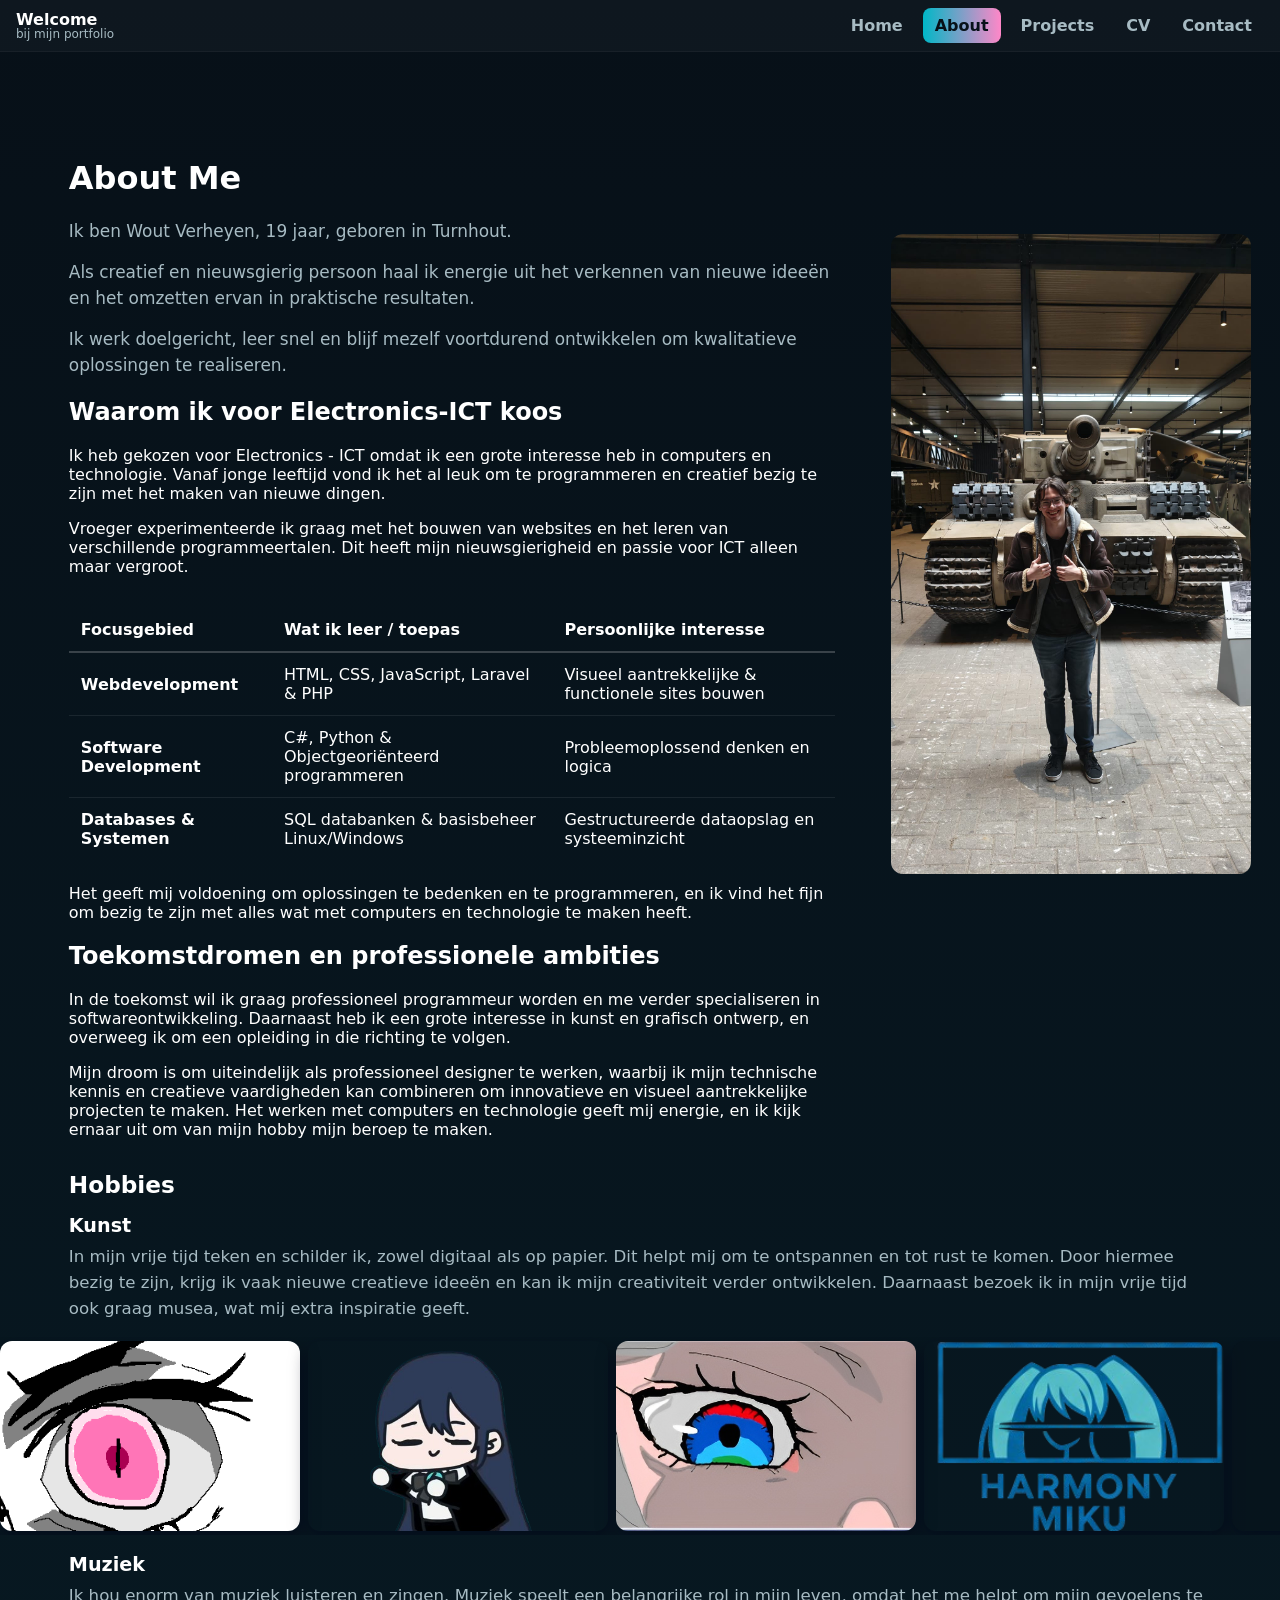
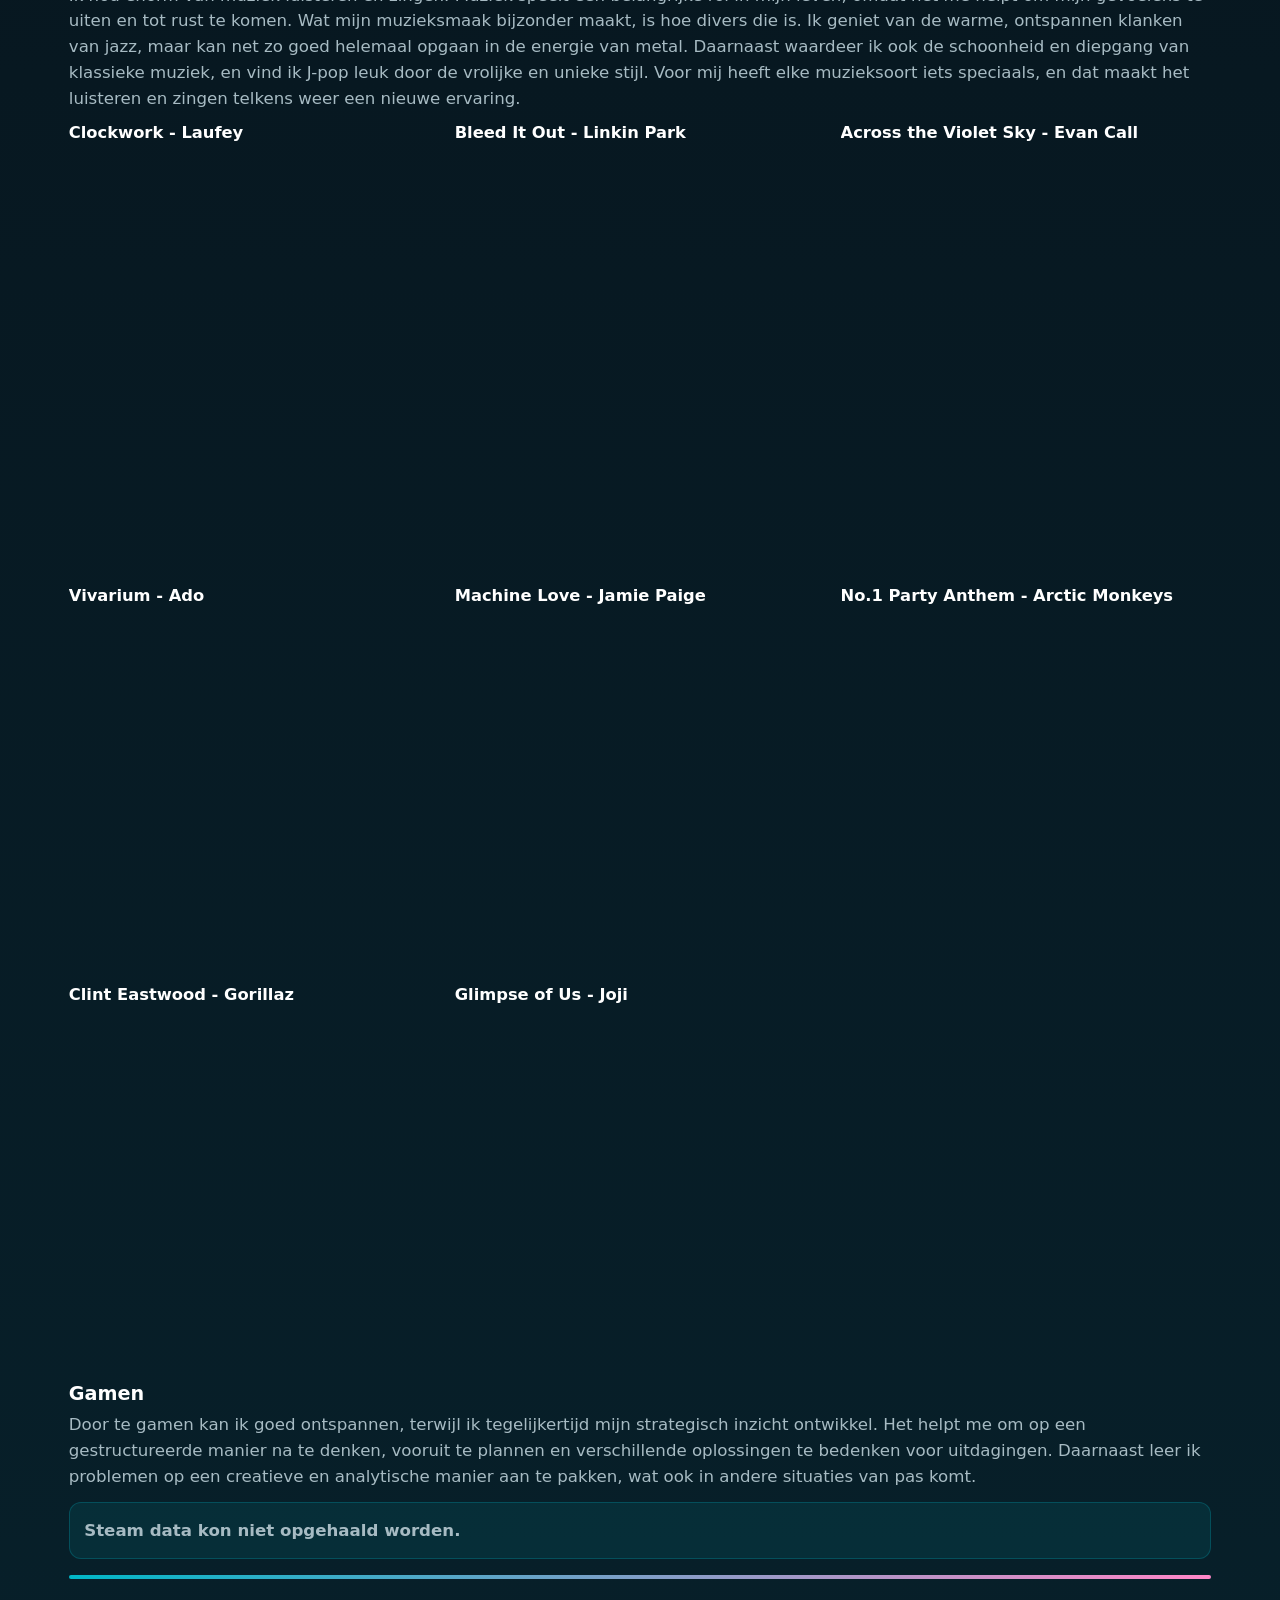
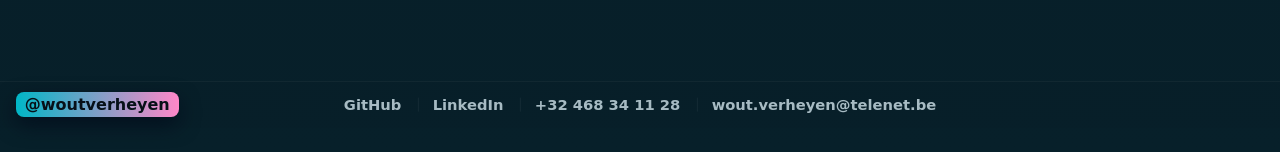
==== commit bdf2cf27: "aangepast" ====
--- a/about.html
+++ b/about.html
@@ -5,7 +5,6 @@
     <meta name="viewport" content="width=device-width, initial-scale=1.0">
     <title>About Me - Wout Verheyen</title>
     <link rel="stylesheet" href="css/style.css">
- 
     <link rel="icon" type="image/x-icon" href="./img/favicon.ico">
 </head>
 <body class="about-page">
@@ -124,5 +123,72 @@
                     Ik hou enorm van muziek luisteren en zingen. Muziek speelt een belangrijke rol in mijn leven, omdat het me helpt om mijn gevoelens te uiten en tot rust te komen. Wat mijn muzieksmaak bijzonder maakt, is hoe divers die is. Ik geniet van de warme, ontspannen klanken van jazz, maar kan net zo goed helemaal opgaan in de energie van metal. Daarnaast waardeer ik ook de schoonheid en diepgang van klassieke muziek, en vind ik J-pop leuk door de vrolijke en unieke stijl. Voor mij heeft elke muzieksoort iets speciaals, en dat maakt het luisteren en zingen telkens weer een nieuwe ervaring.
                 </p>
 
-                <div class="music-vibe" aria-label="
-            +                <div class="music-vibe" aria-label="Muzieksmaak overzicht">
+                    <div class="spotify-grid" aria-label="Spotify spelers">
+                        <div class="song-card">
+                            <span class="song-label">Clockwork - Laufey</span>
+                            <iframe class="song-embed" style="border-radius:12px" src="https://open.spotify.com/embed/track/1zOXs9kBDCGVYZXbxCR3eu?utm_source=generator" width="100%" height="352" frameborder="0" scrolling="no" allowfullscreen="" allow="autoplay; clipboard-write; encrypted-media; fullscreen; picture-in-picture" loading="lazy"></iframe>
+                        </div>
+                        <div class="song-card">
+                            <span class="song-label">Bleed It Out - Linkin Park</span>
+                            <iframe class="song-embed" style="border-radius:12px" src="https://open.spotify.com/embed/track/0UFDKFqW2oGspYeYqo9wjA?utm_source=generator" width="100%" height="352" frameborder="0" scrolling="no" allowfullscreen="" allow="autoplay; clipboard-write; encrypted-media; fullscreen; picture-in-picture" loading="lazy"></iframe>
+                        </div>
+                        <div class="song-card">
+                            <span class="song-label">Across the Violet Sky - Evan Call</span>
+                            <iframe style="border-radius:12px" src="https://open.spotify.com/embed/track/6lcXzgFhKSaeFrdFSP9x56?utm_source=generator" width="100%" height="352" frameborder="0" allowfullscreen="" allow="autoplay; clipboard-write; encrypted-media; fullscreen; picture-in-picture" loading="lazy"></iframe>
+                        </div>
+                        <div class="song-card">
+                            <span class="song-label">Vivarium - Ado</span>
+                            <iframe style="border-radius:12px" src="https://open.spotify.com/embed/track/0HKYeAArIodGWKWwaQieJL?utm_source=generator" width="100%" height="352" frameborder="0" scrolling="no" allowfullscreen="" allow="autoplay; clipboard-write; encrypted-media; fullscreen; picture-in-picture" loading="lazy"></iframe>
+                        </div>
+                        <div class="song-card">
+                            <span class="song-label">Machine Love - Jamie Paige</span>
+                            <iframe style="border-radius:12px" src="https://open.spotify.com/embed/track/1H2pPtoPS8kNlqCN7HfT6g?utm_source=generator" width="100%" height="352" frameborder="0" allowfullscreen="" allow="autoplay; clipboard-write; encrypted-media; fullscreen; picture-in-picture" loading="lazy"></iframe>
+                        </div>
+                        <div class="song-card">
+                            <span class="song-label">No.1 Party Anthem - Arctic Monkeys</span>
+                            <iframe style="border-radius:12px" src="https://open.spotify.com/embed/track/5TTGoX70AFrTvuEtqHK37S?utm_source=generator" width="100%" height="352" frameborder="0" allowfullscreen="" allow="autoplay; clipboard-write; encrypted-media; fullscreen; picture-in-picture" loading="lazy"></iframe>
+                        </div>
+                        <div class="song-card">
+                            <span class="song-label">Clint Eastwood - Gorillaz</span>
+                            <iframe style="border-radius:12px" src="https://open.spotify.com/embed/track/1RKUoGiLEbcXN4GY4spQDx?utm_source=generator" width="100%" height="352" frameborder="0" allowfullscreen="" allow="autoplay; clipboard-write; encrypted-media; fullscreen; picture-in-picture" loading="lazy"></iframe>
+                        </div>
+                        <div class="song-card">
+                            <span class="song-label">Glimpse of Us - Joji</span>
+                            <iframe style="border-radius:12px" src="https://open.spotify.com/embed/track/3aBGKDiAAvH2H7HLOyQ4US?utm_source=generator" width="100%" height="352" frameborder="0" allowfullscreen="" allow="autoplay; clipboard-write; encrypted-media; fullscreen; picture-in-picture" loading="lazy"></iframe>
+                        </div>
+                    </div>
+                </div>
+            </article>
+
+            <article class="hobby-block" aria-labelledby="gamen-title">
+                <h3 id="gamen-title">Gamen</h3>
+                <p>Door te gamen kan ik goed ontspannen, terwijl ik tegelijkertijd mijn strategisch inzicht ontwikkel. Het helpt me om op een gestructureerde manier na te denken, vooruit te plannen en verschillende oplossingen te bedenken voor uitdagingen. Daarnaast leer ik problemen op een creatieve en analytische manier aan te pakken, wat ook in andere situaties van pas komt.</p>
+                <div class="steam-panel" aria-label="Steam games overzicht">
+                    <p id="steam-status" class="steam-status">Steam games laden...</p>
+                    <ul id="games" class="steam-games"></ul>
+                </div>
+            </article>
+        </section>
+
+        <div class="accent"></div>
+    </div>
+</main>
+
+<footer class="site-footer" role="contentinfo">
+    <div class="container">
+        <div class="footer-left">@woutverheyen</div>
+        <div class="contacts">
+            <a href="https://github.com/woutverheyen" target="_blank" rel="noopener">GitHub</a>
+            <a href="https://www.linkedin.com/in/wout-verheyen-525223332/?skipRedirect=true" target="_blank" rel="noopener">LinkedIn</a>
+            <a href="tel:+32468341128">+32 468 34 11 28</a>
+            <a href="mailto:wout.verheyen@telenet.be">wout.verheyen@telenet.be</a>
+        </div>
+        <div class="footer-right"></div>
+    </div>
+</footer>
+
+<script src="js/main.js"></script>
+
+</body>
+</html>
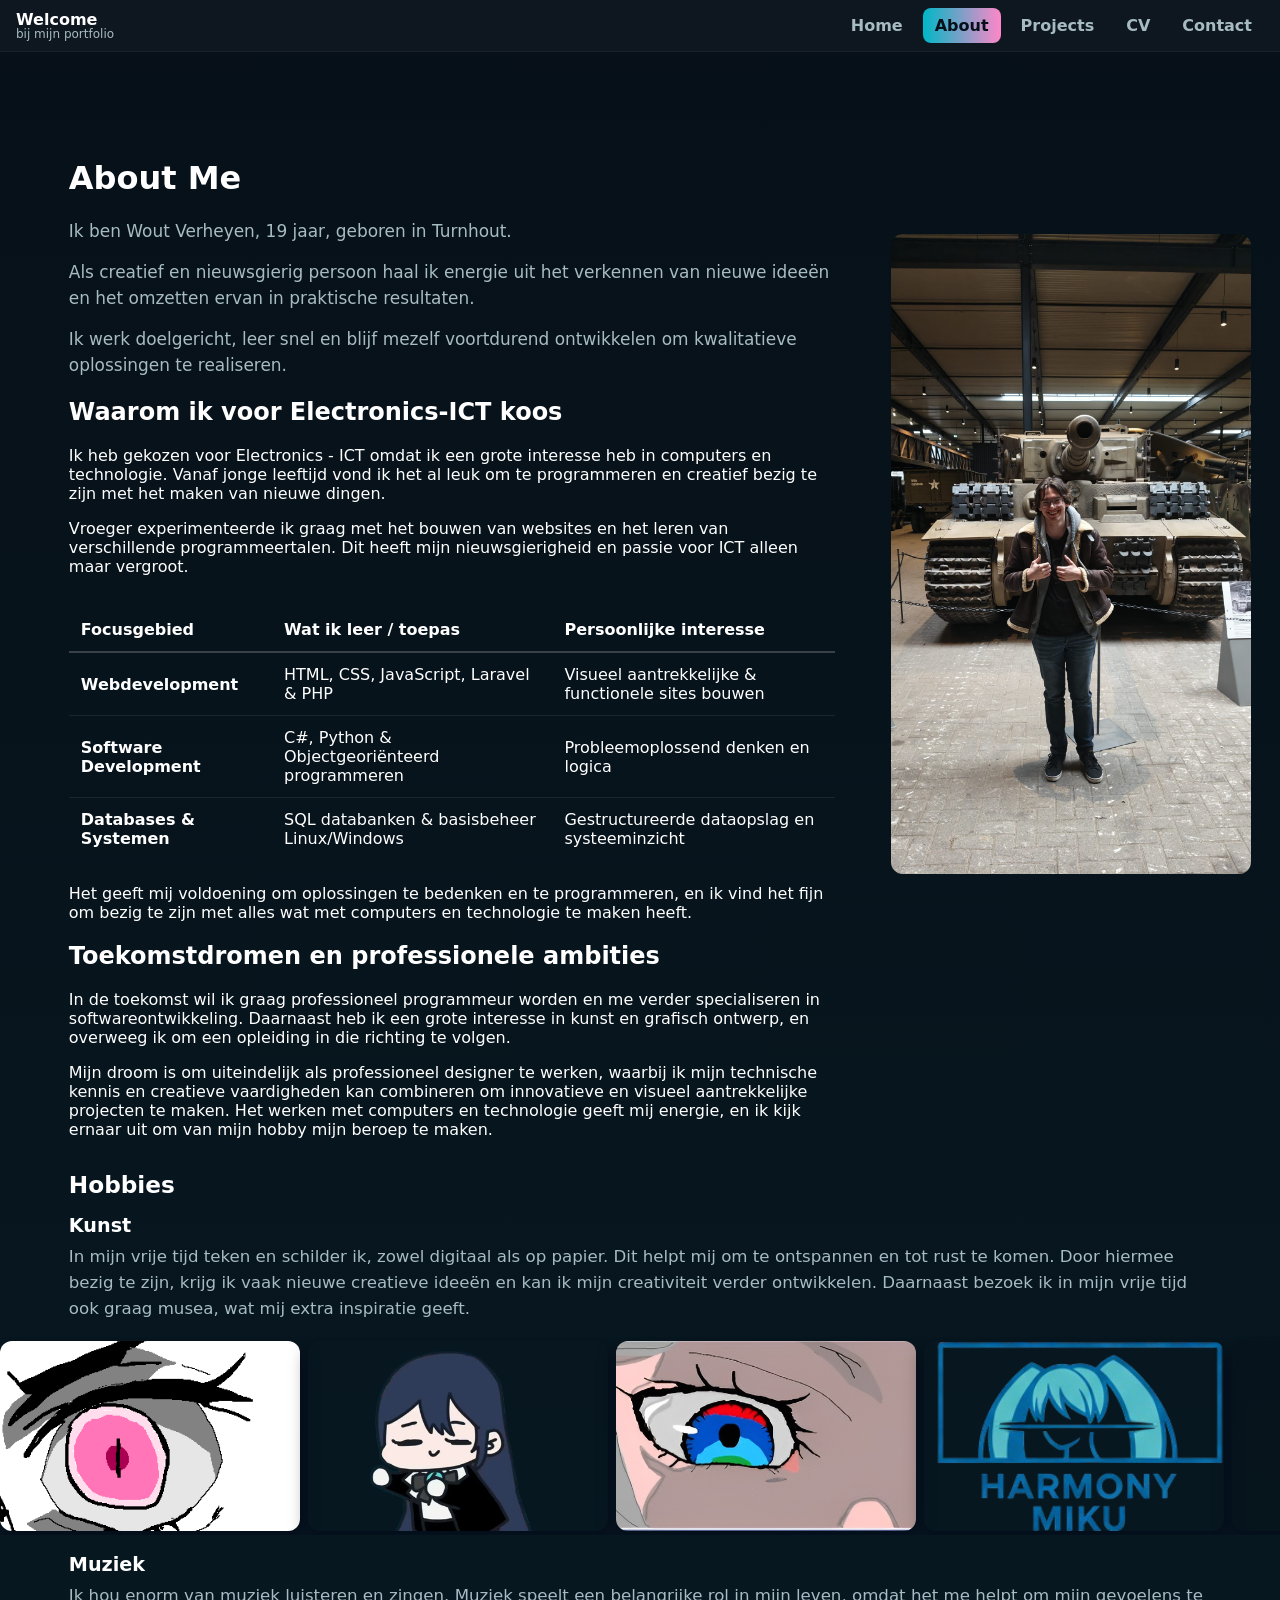
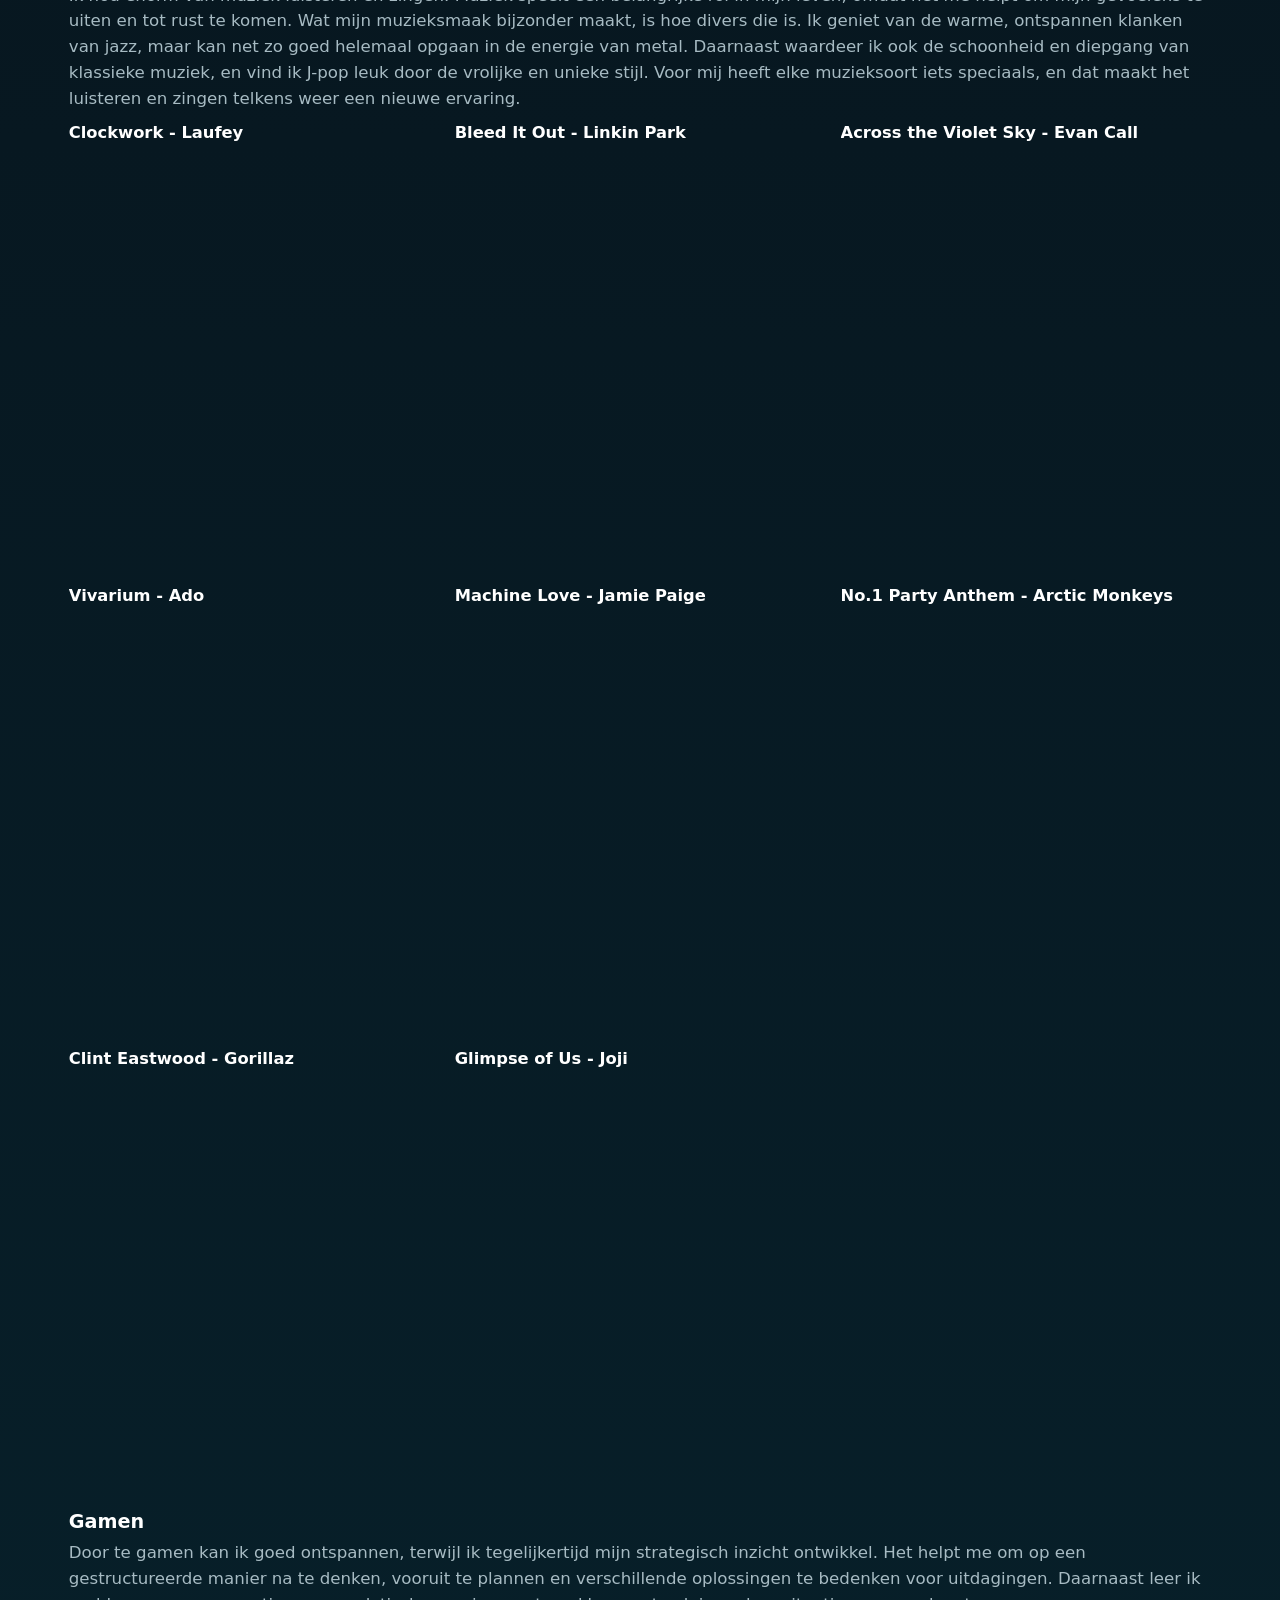
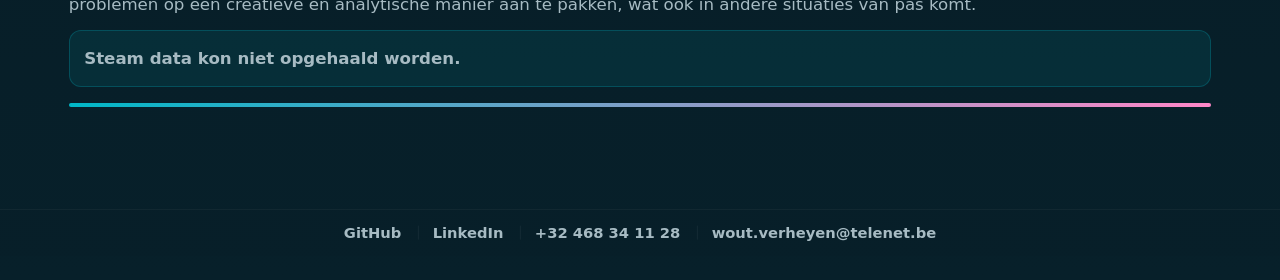
==== commit 70af416a: "aangepast" ====
--- a/about.html
+++ b/about.html
@@ -5,7 +5,7 @@
     <meta name="viewport" content="width=device-width, initial-scale=1.0">
     <title>About Me - Wout Verheyen</title>
     <link rel="stylesheet" href="css/style.css">
-    <link rel="icon" type="image/x-icon" href="./img/favicon.ico">
+    <link rel="icon" type="image/x-icon" href="img/favicon.ico">
 </head>
 <body class="about-page">
 
@@ -95,7 +95,7 @@
             </div>
 
             <!-- Photo column -->
-            <figure class="photo-placeholder" aria-label="Plaats voor een foto van Wout">
+            <figure class="photo-placeholder">
                 <img src="img/me.jpeg" alt="Foto van Wout Verheyen" class="profile-photo">
             </figure>
         </div>
@@ -106,11 +106,11 @@
             <article class="hobby-block" aria-labelledby="kunst-title">
                 <h3 id="kunst-title">Kunst</h3>
                 <p>In mijn vrije tijd teken en schilder ik, zowel digitaal als op papier. Dit helpt mij om te ontspannen en tot rust te komen. Door hiermee bezig te zijn, krijg ik vaak nieuwe creatieve ideeën en kan ik mijn creativiteit verder ontwikkelen. Daarnaast bezoek ik in mijn vrije tijd ook graag musea, wat mij extra inspiratie geeft.</p>
-                <div class="art-belt" aria-label="Kunst afbeeldingen">
+                <div class="art-belt">
                     <div class="art-track">
-                        <img src="img/Naamloos - kopie.png" alt="Kunstwerk">
-                        <img src="img/VQ0RfF6xuluPLM3v-removebg-preview (1) - kopie.png" alt="Kunst illustratie">
-                        <img src="img/image - kopie.png" alt="Creatieve inspiratie">
+                        <img src="img/Naamloos%20-%20kopie.png" alt="Kunstwerk">
+                        <img src="img/VQ0RfF6xuluPLM3v-removebg-preview%20(1)%20-%20kopie.png" alt="Kunst illustratie">
+                        <img src="img/image%20-%20kopie.png" alt="Creatieve inspiratie">
                         <img src="img/medium_miku-removebg-preview.png" alt="Digitale kunst inspiratie">
                         <img src="img/IMG20260405203320.jpg" alt="Kunst inspiratie" class="art-track-last">
                     </div>
@@ -123,39 +123,39 @@
                     Ik hou enorm van muziek luisteren en zingen. Muziek speelt een belangrijke rol in mijn leven, omdat het me helpt om mijn gevoelens te uiten en tot rust te komen. Wat mijn muzieksmaak bijzonder maakt, is hoe divers die is. Ik geniet van de warme, ontspannen klanken van jazz, maar kan net zo goed helemaal opgaan in de energie van metal. Daarnaast waardeer ik ook de schoonheid en diepgang van klassieke muziek, en vind ik J-pop leuk door de vrolijke en unieke stijl. Voor mij heeft elke muzieksoort iets speciaals, en dat maakt het luisteren en zingen telkens weer een nieuwe ervaring.
                 </p>
 
-                <div class="music-vibe" aria-label="Muzieksmaak overzicht">
-                    <div class="spotify-grid" aria-label="Spotify spelers">
+                <div class="music-vibe">
+                    <div class="spotify-grid">
                         <div class="song-card">
                             <span class="song-label">Clockwork - Laufey</span>
-                            <iframe class="song-embed" style="border-radius:12px" src="https://open.spotify.com/embed/track/1zOXs9kBDCGVYZXbxCR3eu?utm_source=generator" width="100%" height="352" frameborder="0" scrolling="no" allowfullscreen="" allow="autoplay; clipboard-write; encrypted-media; fullscreen; picture-in-picture" loading="lazy"></iframe>
+                            <iframe class="song-embed" style="border-radius:12px; width:100%; border:none;" src="https://open.spotify.com/embed/track/1zOXs9kBDCGVYZXbxCR3eu?utm_source=generator" height="352" allowfullscreen="" allow="autoplay; clipboard-write; encrypted-media; fullscreen; picture-in-picture" loading="lazy"></iframe>
                         </div>
                         <div class="song-card">
                             <span class="song-label">Bleed It Out - Linkin Park</span>
-                            <iframe class="song-embed" style="border-radius:12px" src="https://open.spotify.com/embed/track/0UFDKFqW2oGspYeYqo9wjA?utm_source=generator" width="100%" height="352" frameborder="0" scrolling="no" allowfullscreen="" allow="autoplay; clipboard-write; encrypted-media; fullscreen; picture-in-picture" loading="lazy"></iframe>
+                            <iframe class="song-embed" style="border-radius:12px; width:100%; border:none;" src="https://open.spotify.com/embed/track/0UFDKFqW2oGspYeYqo9wjA?utm_source=generator" height="352" allowfullscreen="" allow="autoplay; clipboard-write; encrypted-media; fullscreen; picture-in-picture" loading="lazy"></iframe>
                         </div>
                         <div class="song-card">
                             <span class="song-label">Across the Violet Sky - Evan Call</span>
-                            <iframe style="border-radius:12px" src="https://open.spotify.com/embed/track/6lcXzgFhKSaeFrdFSP9x56?utm_source=generator" width="100%" height="352" frameborder="0" allowfullscreen="" allow="autoplay; clipboard-write; encrypted-media; fullscreen; picture-in-picture" loading="lazy"></iframe>
+                            <iframe class="song-embed" style="border-radius:12px; width:100%; border:none;" src="https://open.spotify.com/embed/track/6lcXzgFhKSaeFrdFSP9x56?utm_source=generator" height="352" allowfullscreen="" allow="autoplay; clipboard-write; encrypted-media; fullscreen; picture-in-picture" loading="lazy"></iframe>
                         </div>
                         <div class="song-card">
                             <span class="song-label">Vivarium - Ado</span>
-                            <iframe style="border-radius:12px" src="https://open.spotify.com/embed/track/0HKYeAArIodGWKWwaQieJL?utm_source=generator" width="100%" height="352" frameborder="0" scrolling="no" allowfullscreen="" allow="autoplay; clipboard-write; encrypted-media; fullscreen; picture-in-picture" loading="lazy"></iframe>
+                            <iframe class="song-embed" style="border-radius:12px; width:100%; border:none;" src="https://open.spotify.com/embed/track/0HKYeAArIodGWKWwaQieJL?utm_source=generator" height="352" allowfullscreen="" allow="autoplay; clipboard-write; encrypted-media; fullscreen; picture-in-picture" loading="lazy"></iframe>
                         </div>
                         <div class="song-card">
                             <span class="song-label">Machine Love - Jamie Paige</span>
-                            <iframe style="border-radius:12px" src="https://open.spotify.com/embed/track/1H2pPtoPS8kNlqCN7HfT6g?utm_source=generator" width="100%" height="352" frameborder="0" allowfullscreen="" allow="autoplay; clipboard-write; encrypted-media; fullscreen; picture-in-picture" loading="lazy"></iframe>
+                            <iframe class="song-embed" style="border-radius:12px; width:100%; border:none;" src="https://open.spotify.com/embed/track/1H2pPtoPS8kNlqCN7HfT6g?utm_source=generator" height="352" allowfullscreen="" allow="autoplay; clipboard-write; encrypted-media; fullscreen; picture-in-picture" loading="lazy"></iframe>
                         </div>
                         <div class="song-card">
                             <span class="song-label">No.1 Party Anthem - Arctic Monkeys</span>
-                            <iframe style="border-radius:12px" src="https://open.spotify.com/embed/track/5TTGoX70AFrTvuEtqHK37S?utm_source=generator" width="100%" height="352" frameborder="0" allowfullscreen="" allow="autoplay; clipboard-write; encrypted-media; fullscreen; picture-in-picture" loading="lazy"></iframe>
+                            <iframe class="song-embed" style="border-radius:12px; width:100%; border:none;" src="https://open.spotify.com/embed/track/5TTGoX70AFrTvuEtqHK37S?utm_source=generator" height="352" allowfullscreen="" allow="autoplay; clipboard-write; encrypted-media; fullscreen; picture-in-picture" loading="lazy"></iframe>
                         </div>
                         <div class="song-card">
                             <span class="song-label">Clint Eastwood - Gorillaz</span>
-                            <iframe style="border-radius:12px" src="https://open.spotify.com/embed/track/1RKUoGiLEbcXN4GY4spQDx?utm_source=generator" width="100%" height="352" frameborder="0" allowfullscreen="" allow="autoplay; clipboard-write; encrypted-media; fullscreen; picture-in-picture" loading="lazy"></iframe>
+                            <iframe class="song-embed" style="border-radius:12px; width:100%; border:none;" src="https://open.spotify.com/embed/track/1RKUoGiLEbcXN4GY4spQDx?utm_source=generator" height="352" allowfullscreen="" allow="autoplay; clipboard-write; encrypted-media; fullscreen; picture-in-picture" loading="lazy"></iframe>
                         </div>
                         <div class="song-card">
                             <span class="song-label">Glimpse of Us - Joji</span>
-                            <iframe style="border-radius:12px" src="https://open.spotify.com/embed/track/3aBGKDiAAvH2H7HLOyQ4US?utm_source=generator" width="100%" height="352" frameborder="0" allowfullscreen="" allow="autoplay; clipboard-write; encrypted-media; fullscreen; picture-in-picture" loading="lazy"></iframe>
+                            <iframe class="song-embed" style="border-radius:12px; width:100%; border:none;" src="https://open.spotify.com/embed/track/3aBGKDiAAvH2H7HLOyQ4US?utm_source=generator" height="352" allowfullscreen="" allow="autoplay; clipboard-write; encrypted-media; fullscreen; picture-in-picture" loading="lazy"></iframe>
                         </div>
                     </div>
                 </div>
@@ -164,7 +164,7 @@
             <article class="hobby-block" aria-labelledby="gamen-title">
                 <h3 id="gamen-title">Gamen</h3>
                 <p>Door te gamen kan ik goed ontspannen, terwijl ik tegelijkertijd mijn strategisch inzicht ontwikkel. Het helpt me om op een gestructureerde manier na te denken, vooruit te plannen en verschillende oplossingen te bedenken voor uitdagingen. Daarnaast leer ik problemen op een creatieve en analytische manier aan te pakken, wat ook in andere situaties van pas komt.</p>
-                <div class="steam-panel" aria-label="Steam games overzicht">
+                <div class="steam-panel">
                     <p id="steam-status" class="steam-status">Steam games laden...</p>
                     <ul id="games" class="steam-games"></ul>
                 </div>
@@ -175,9 +175,9 @@
     </div>
 </main>
 
-<footer class="site-footer" role="contentinfo">
+<footer class="site-footer">
     <div class="container">
-        <div class="footer-left">@woutverheyen</div>
+        
         <div class="contacts">
             <a href="https://github.com/woutverheyen" target="_blank" rel="noopener">GitHub</a>
             <a href="https://www.linkedin.com/in/wout-verheyen-525223332/?skipRedirect=true" target="_blank" rel="noopener">LinkedIn</a>
